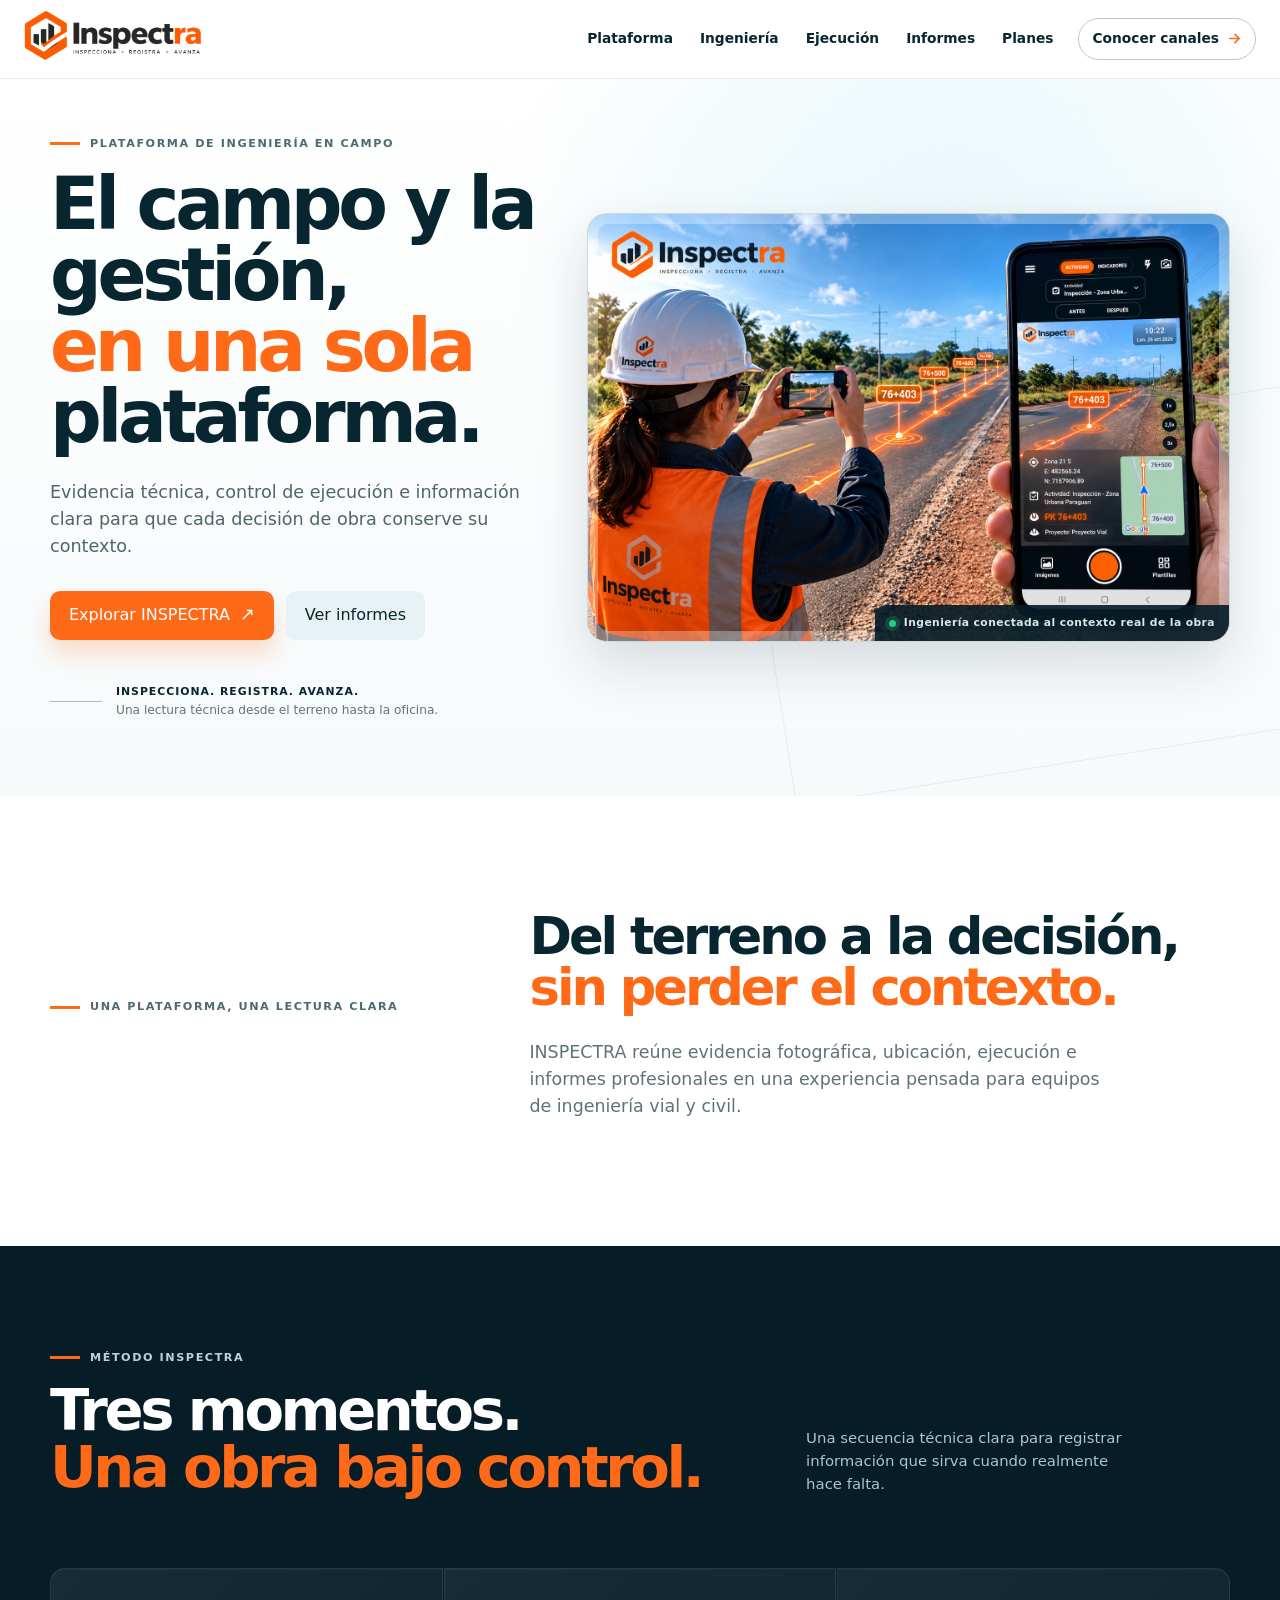
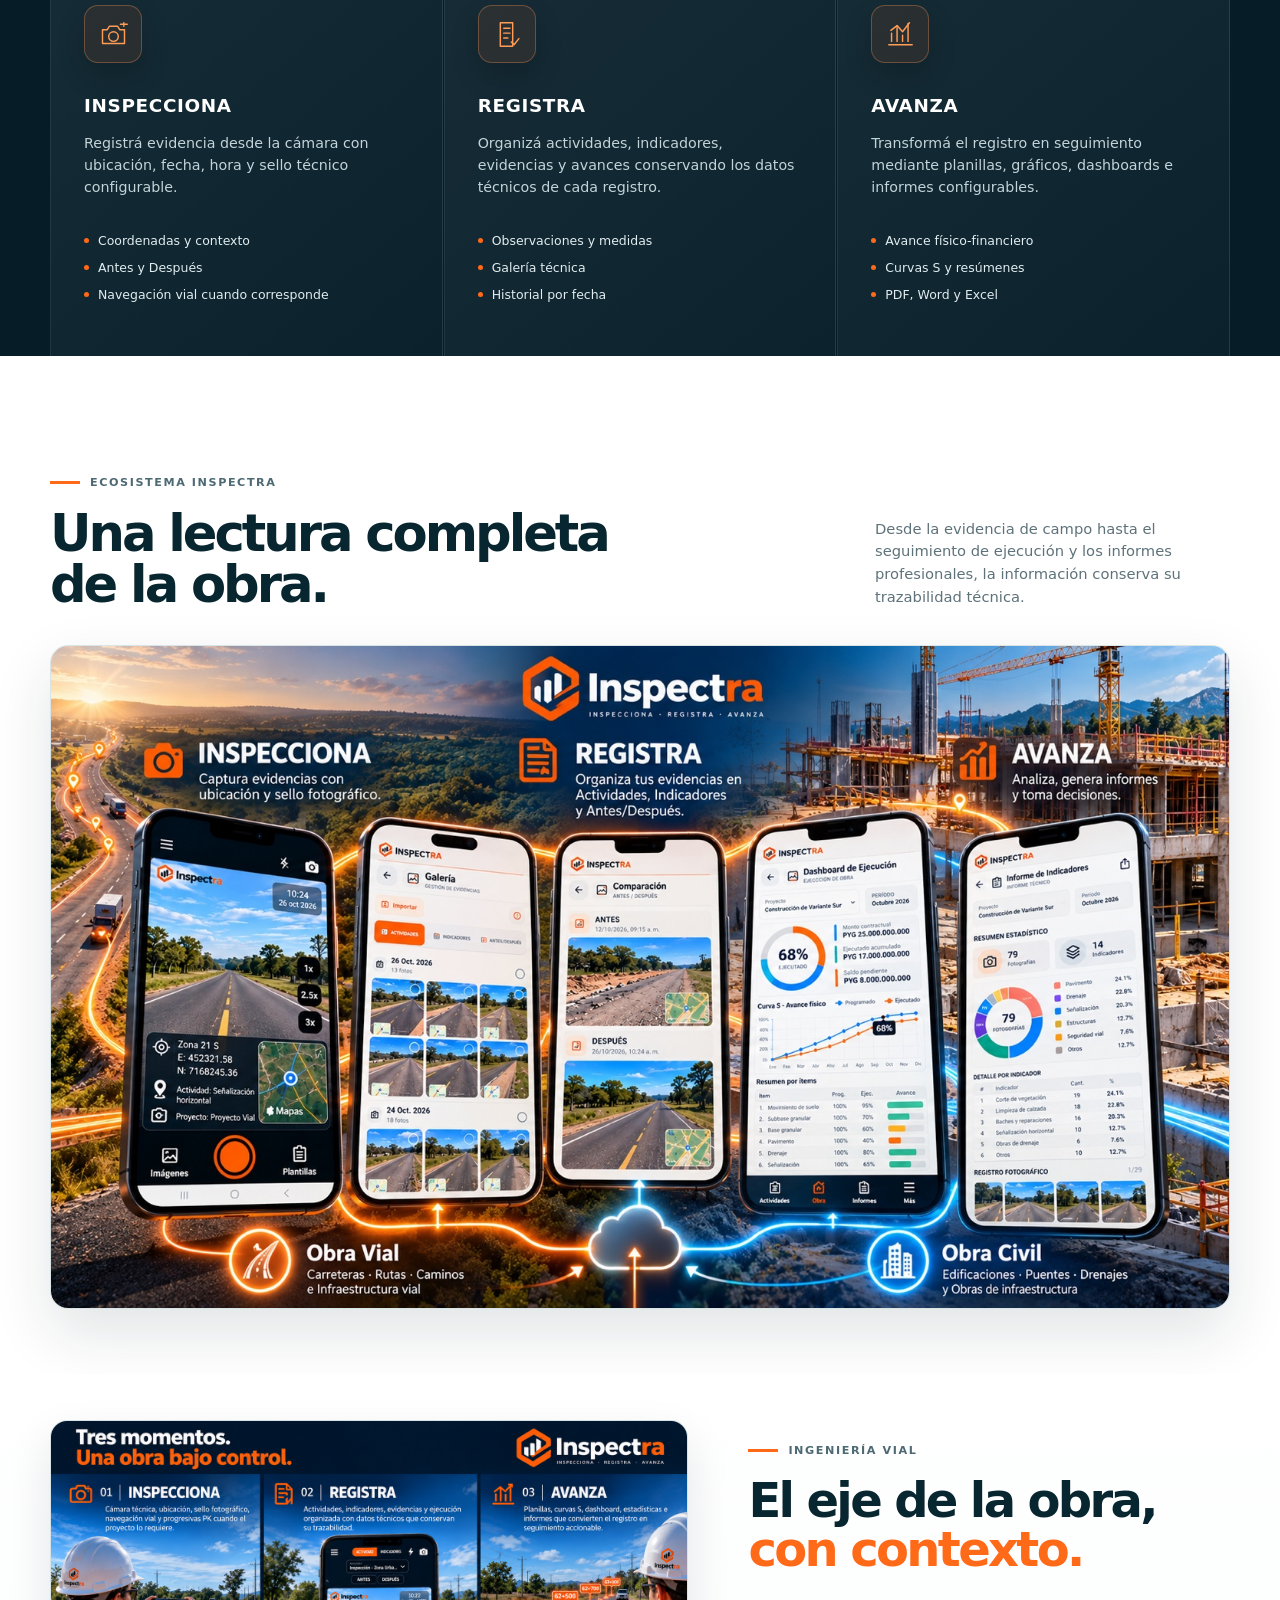
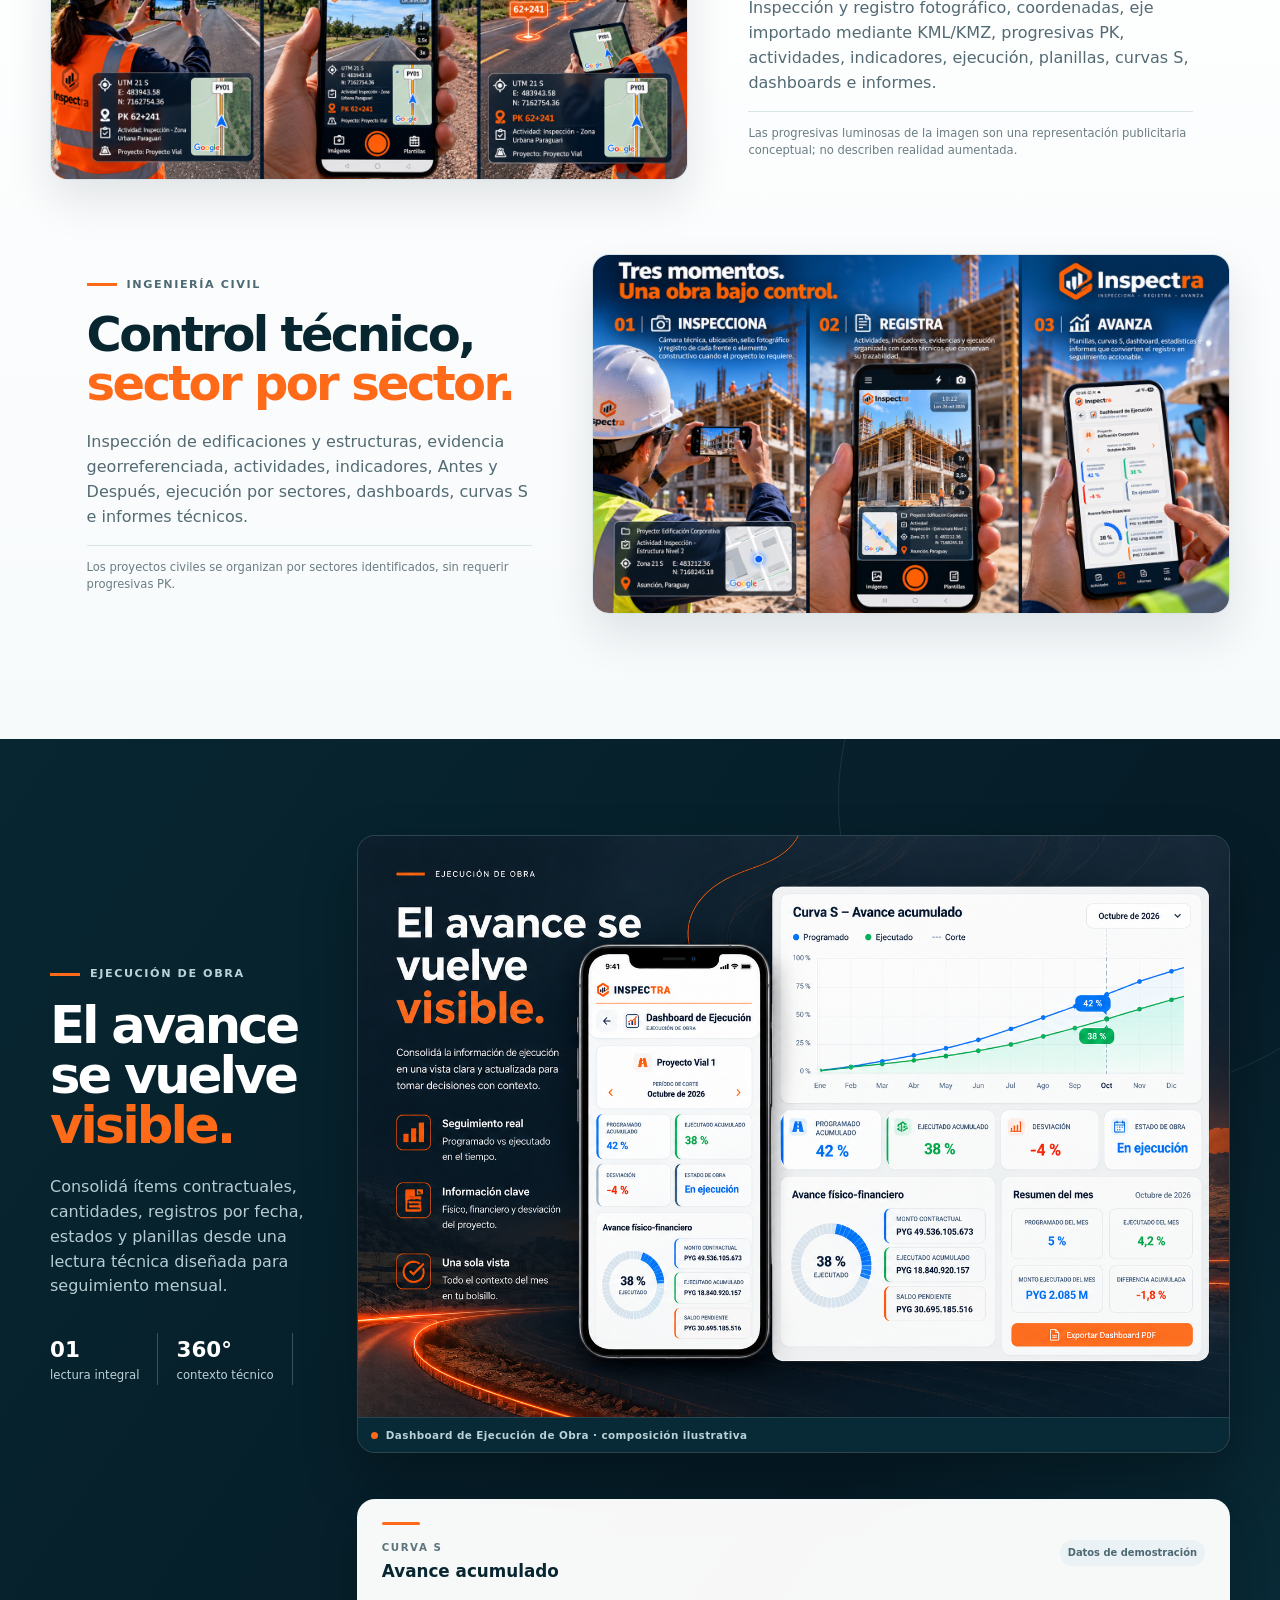
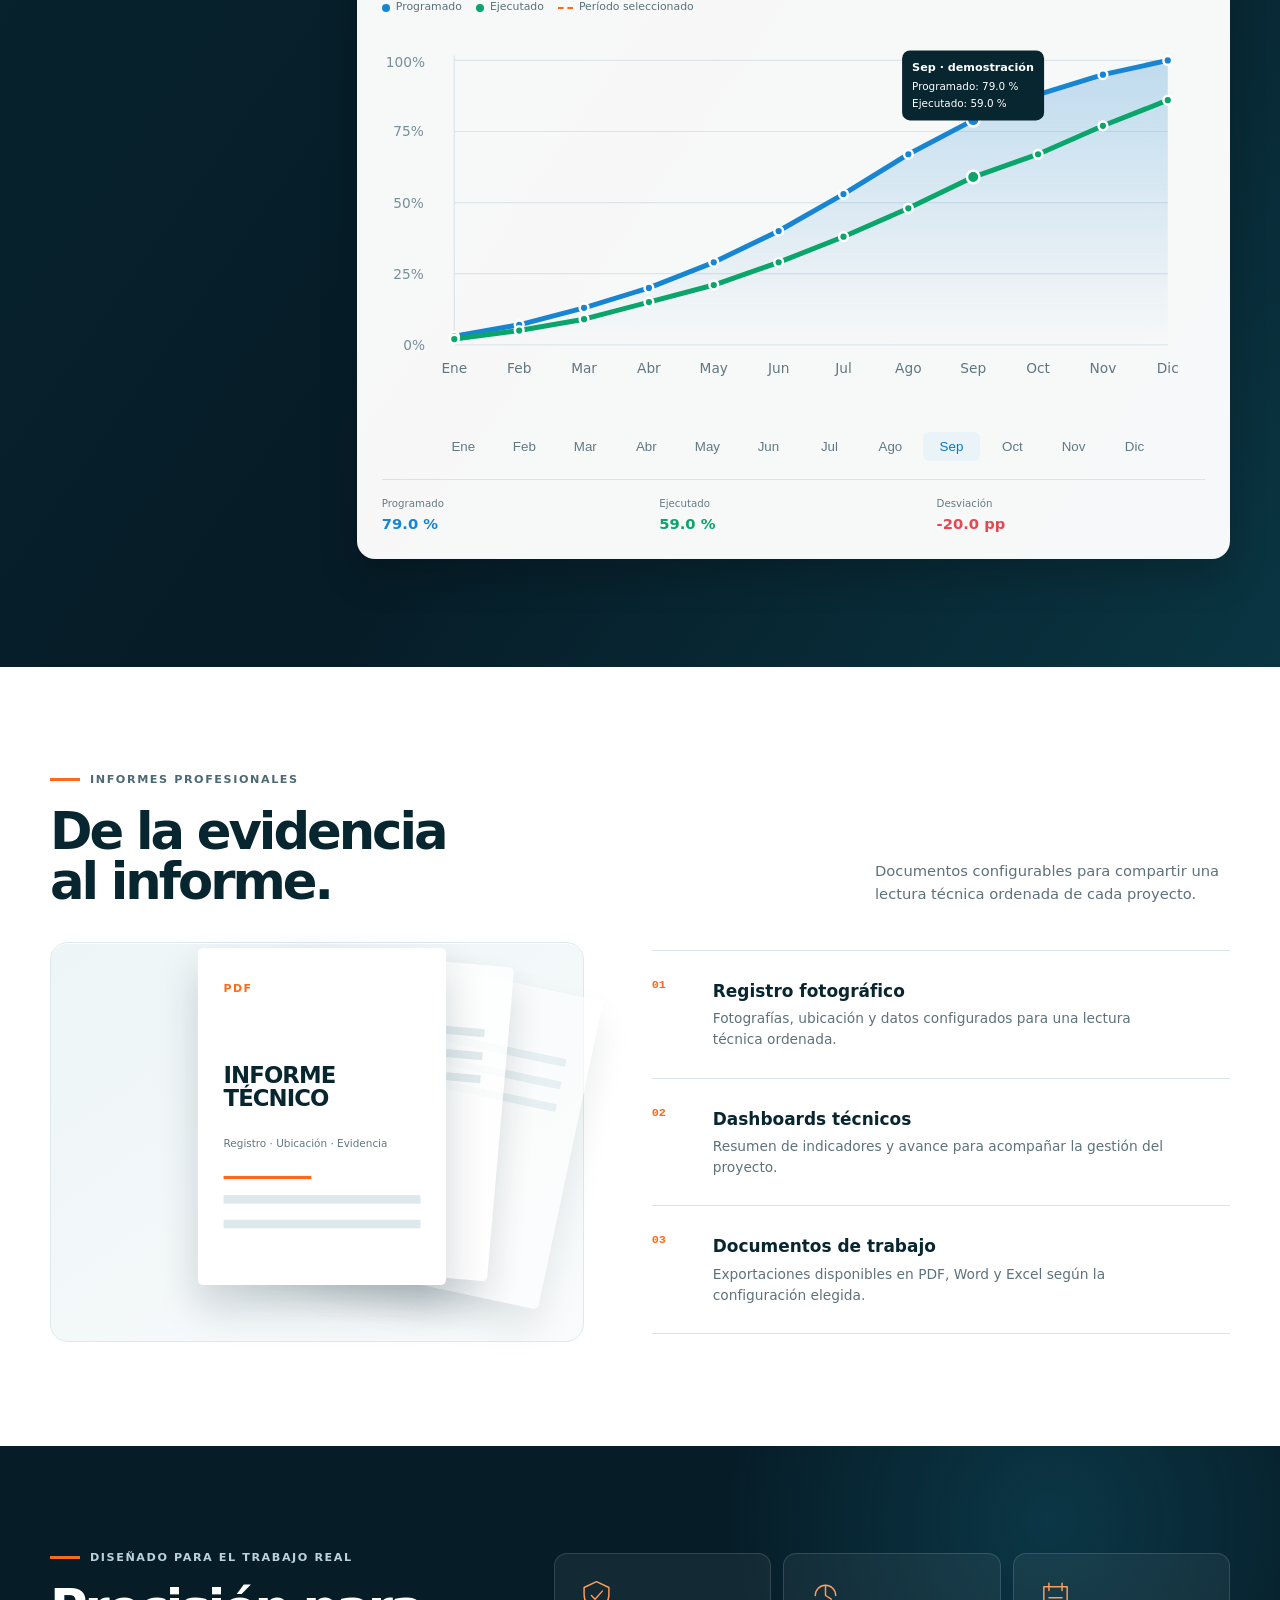
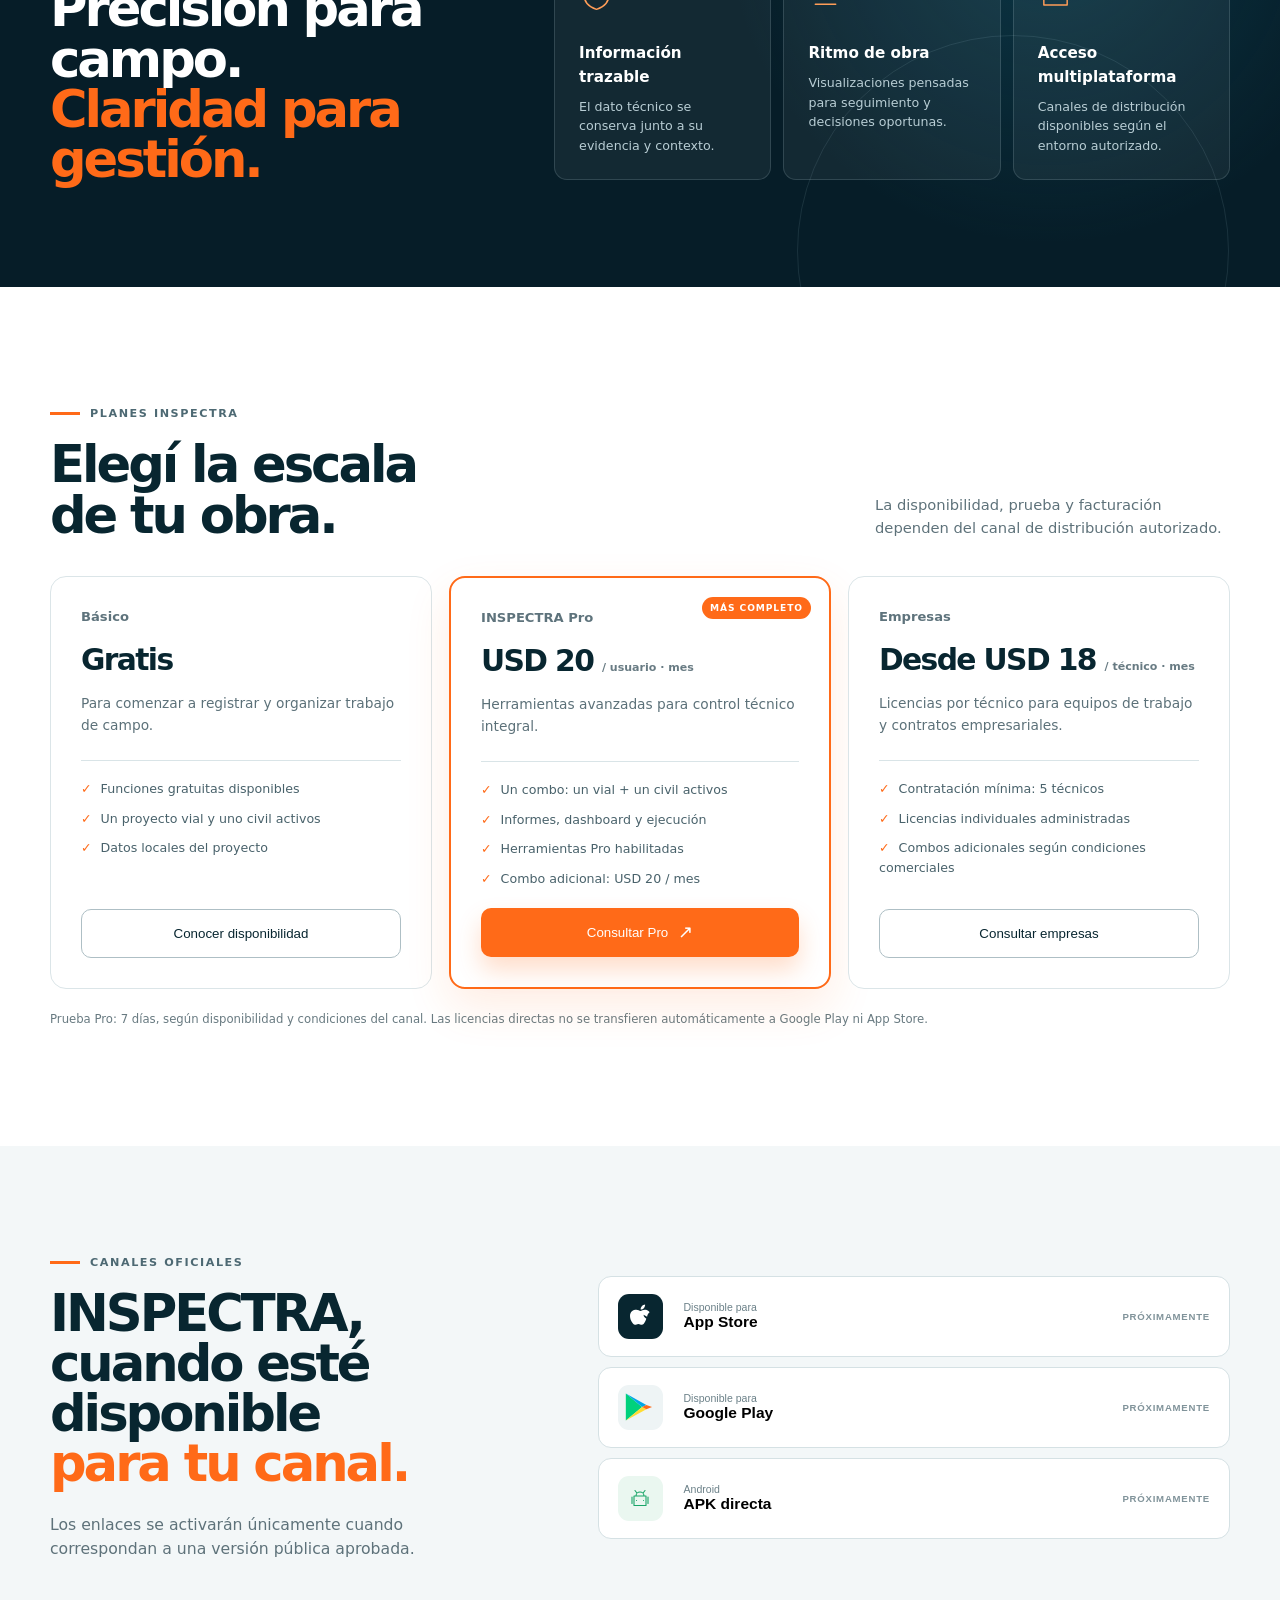
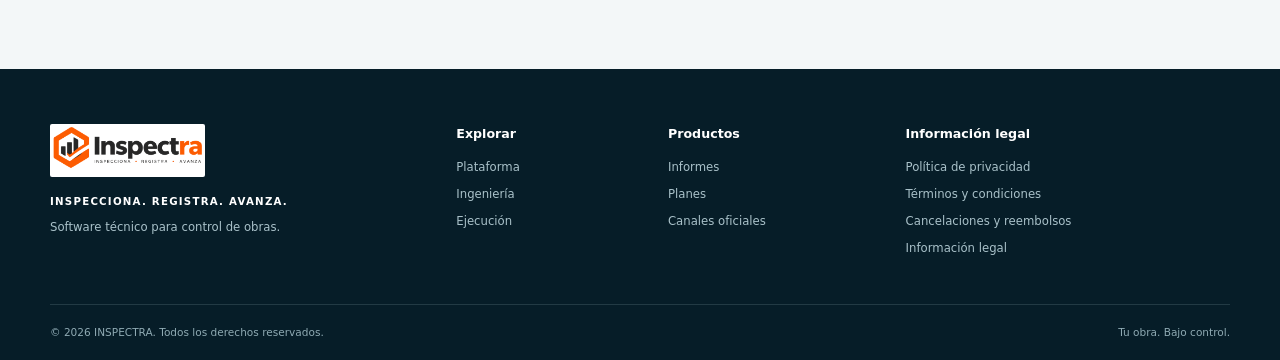
==== site/index.html @ 12c2682b "Publish approved INSPECTRA premium website" ====
<!doctype html>
<html lang="es">
  <head>
    <meta charset="utf-8" />
    <meta name="viewport" content="width=device-width, initial-scale=1" />
    <meta name="description" content="INSPECTRA: evidencia técnica, control de ejecución e informes profesionales para obras viales y civiles." />
    <meta name="theme-color" content="#082630" />
    <title>INSPECTRA · Ingeniería bajo control</title>
    <link rel="stylesheet" href="styles.css" />
    <link rel="stylesheet" href="refinement.css" />
  </head>
  <body>
    <a class="skip-link" href="#contenido">Saltar al contenido</a>
    <header class="site-header" id="inicio">
      <div class="nav-shell">
        <a class="brand" href="#inicio" aria-label="INSPECTRA, inicio"><img src="assets/inspectra-logo-horizontal.png" width="2083" height="659" alt="INSPECTRA" /></a>
        <button class="nav-toggle" type="button" aria-expanded="false" aria-controls="site-nav"><span></span><span></span><span></span><span class="sr-only">Abrir menú</span></button>
        <nav id="site-nav" aria-label="Navegación principal"><a href="#plataforma">Plataforma</a><a href="#ingenieria">Ingeniería</a><a href="#ejecucion">Ejecución</a><a href="#informes">Informes</a><a href="#planes">Planes</a></nav>
        <a class="header-cta" href="#descargas">Conocer canales <svg viewBox="0 0 16 16" aria-hidden="true"><path d="M3 8h9M8.5 3.5 13 8l-4.5 4.5" /></svg></a>
      </div>
    </header>
    <main id="contenido">
      <section class="hero"><div class="hero-grid shell"><div class="hero-copy reveal"><p class="eyebrow"><span></span> Plataforma de ingeniería en campo</p><h1>El campo y la gestión,<br /><em>en una sola</em> plataforma.</h1><p class="hero-lead">Evidencia técnica, control de ejecución e información clara para que cada decisión de obra conserve su contexto.</p><div class="hero-actions"><a class="button button-primary" href="#plataforma">Explorar INSPECTRA <span>↗</span></a><a class="button button-secondary" href="#informes">Ver informes</a></div><div class="hero-proof"><span class="proof-line"></span><p><strong>INSPECCIONA. REGISTRA. AVANZA.</strong><br />Una lectura técnica desde el terreno hasta la oficina.</p></div></div><figure class="hero-media reveal"><img src="assets/inspectra-portada.jpg" width="1536" height="1024" fetchpriority="high" alt="Presentación oficial de INSPECTRA para inspección y control técnico de obras" /><figcaption><span class="pulse" aria-hidden="true"></span> Ingeniería conectada al contexto real de la obra</figcaption></figure></div></section>
      <section class="intro shell reveal"><p class="eyebrow"><span></span> Una plataforma, una lectura clara</p><div><h2>Del terreno a la decisión,<br /><em>sin perder el contexto.</em></h2><p>INSPECTRA reúne evidencia fotográfica, ubicación, ejecución e informes profesionales en una experiencia pensada para equipos de ingeniería vial y civil.</p></div></section>
      <section class="workflow" id="plataforma" aria-labelledby="workflow-title"><div class="shell workflow-head reveal"><p class="eyebrow eyebrow-light"><span></span> Método INSPECTRA</p><h2 id="workflow-title">Tres momentos.<br /><em>Una obra bajo control.</em></h2><p>Una secuencia técnica clara para registrar información que sirva cuando realmente hace falta.</p></div><div class="shell workflow-grid"><article class="workflow-card reveal"><div class="workflow-icon" aria-hidden="true"><svg viewBox="0 0 48 48"><path d="M8 17h7l3-5h12l3 5h7v20H8zM24 34a7 7 0 1 0 0-14 7 7 0 0 0 0 14Z"/><path d="M39 12v-5M34 9h10"/></svg></div><h3>INSPECCIONA</h3><p>Registrá evidencia desde la cámara con ubicación, fecha, hora y sello técnico configurable.</p><ul><li>Coordenadas y contexto</li><li>Antes y Después</li><li>Navegación vial cuando corresponde</li></ul></article><article class="workflow-card reveal"><div class="workflow-icon" aria-hidden="true"><svg viewBox="0 0 48 48"><path d="M15 7h18v34H15zM20 15h9M20 22h9M20 29h6"/><path d="m31 35 4 4 7-9"/></svg></div><h3>REGISTRA</h3><p>Organizá actividades, indicadores, evidencias y avances conservando los datos técnicos de cada registro.</p><ul><li>Observaciones y medidas</li><li>Galería técnica</li><li>Historial por fecha</li></ul></article><article class="workflow-card reveal"><div class="workflow-icon" aria-hidden="true"><svg viewBox="0 0 48 48"><path d="M7 39h34M11 34V22M19 34V14M27 34V25M35 34V8"/><path d="m10 18 9-7 8 9 10-13"/></svg></div><h3>AVANZA</h3><p>Transformá el registro en seguimiento mediante planillas, gráficos, dashboards e informes configurables.</p><ul><li>Avance físico-financiero</li><li>Curvas S y resúmenes</li><li>PDF, Word y Excel</li></ul></article></div></section>
      <section class="ecosystem shell" id="ingenieria" aria-labelledby="ecosystem-title"><div class="section-heading reveal"><div><p class="eyebrow"><span></span> Ecosistema INSPECTRA</p><h2 id="ecosystem-title">Una lectura completa<br />de la obra.</h2></div><p>Desde la evidencia de campo hasta el seguimiento de ejecución y los informes profesionales, la información conserva su trazabilidad técnica.</p></div><figure class="ecosystem-visual reveal"><img src="assets/inspectra-general.jpg" width="1536" height="864" loading="lazy" alt="Presentación oficial del ecosistema INSPECTRA: cámara, galería, Antes y Después, dashboard e informes" /></figure></section>
      <section class="engineering" aria-label="Soluciones de ingeniería vial y civil"><div class="shell engineering-grid"><article class="engineering-card reveal"><figure><img src="assets/inspectra-vial.jpg" width="1536" height="864" loading="lazy" alt="Presentación oficial de INSPECTRA para obras viales" /></figure><div class="engineering-copy"><p class="eyebrow"><span></span> Ingeniería vial</p><h2>El eje de la obra,<br /><em>con contexto.</em></h2><p>Inspección y registro fotográfico, coordenadas, eje importado mediante KML/KMZ, progresivas PK, actividades, indicadores, ejecución, planillas, curvas S, dashboards e informes.</p><small>Las progresivas luminosas de la imagen son una representación publicitaria conceptual; no describen realidad aumentada.</small></div></article><article class="engineering-card civil reveal"><figure><img src="assets/inspectra-civil.jpg" width="1536" height="864" loading="lazy" alt="Presentación oficial de INSPECTRA para obras civiles" /></figure><div class="engineering-copy"><p class="eyebrow"><span></span> Ingeniería civil</p><h2>Control técnico,<br /><em>sector por sector.</em></h2><p>Inspección de edificaciones y estructuras, evidencia georreferenciada, actividades, indicadores, Antes y Después, ejecución por sectores, dashboards, curvas S e informes técnicos.</p><small>Los proyectos civiles se organizan por sectores identificados, sin requerir progresivas PK.</small></div></article></div></section>
      <section class="execution-band" id="ejecucion"><div class="shell execution-layout"><div class="execution-copy reveal"><p class="eyebrow eyebrow-light"><span></span> Ejecución de obra</p><h2>El avance se vuelve<br /><em>visible.</em></h2><p>Consolidá ítems contractuales, cantidades, registros por fecha, estados y planillas desde una lectura técnica diseñada para seguimiento mensual.</p><div class="execution-stats"><span><strong>01</strong> lectura integral</span><span><strong>360°</strong> contexto técnico</span></div></div><figure class="execution-dashboard reveal"><img src="assets/inspectra-ejecucion.png" width="1536" height="1024" loading="lazy" alt="Presentación ilustrativa oficial del Dashboard de Ejecución de Obra de INSPECTRA" /><figcaption>Dashboard de Ejecución de Obra · composición ilustrativa</figcaption></figure><div class="s-curve-panel reveal" aria-label="Demostración interactiva de curva S"><div class="curve-toolbar"><div><span class="chart-kicker">CURVA S</span><strong>Avance acumulado</strong></div><span class="demo-badge">Datos de demostración</span></div><div class="curve-legend"><span><i class="legend-program"></i> Programado</span><span><i class="legend-executed"></i> Ejecutado</span><span><i class="legend-cut"></i> Período seleccionado</span></div><div class="curve-wrap"><svg id="s-curve" viewBox="0 0 660 330" role="img" aria-label="Curva S demostrativa: avance programado y ejecutado"><defs><linearGradient id="curve-area" x1="0" x2="0" y1="0" y2="1"><stop stop-color="#1885d2" stop-opacity=".25"/><stop offset="1" stop-color="#1885d2" stop-opacity="0"/></linearGradient></defs><g class="curve-grid"><path d="M58 34H630M58 91H630M58 148H630M58 205H630M58 262H630M58 262V30"/></g><g class="curve-y-labels"><text x="17" y="266">0%</text><text x="9" y="209">25%</text><text x="9" y="152">50%</text><text x="9" y="95">75%</text><text x="3" y="39">100%</text></g><path id="curve-area-path" fill="url(#curve-area)"/><path id="curve-cut-line" class="curve-cut-line"/><path id="curve-planned" class="curve-line planned"/><path id="curve-executed" class="curve-line executed"/><g id="curve-points"></g><g id="curve-labels"></g></svg><div class="curve-tooltip" id="curve-tooltip" aria-live="polite"></div></div><div class="curve-months" id="curve-months" aria-label="Seleccionar mes de la demostración"></div><div class="curve-summary"><div><span>Programado</span><strong id="planned-value">—</strong></div><div><span>Ejecutado</span><strong id="executed-value">—</strong></div><div><span>Desviación</span><strong id="variance-value">—</strong></div></div></div></div></section>
      <section class="reports-section shell" id="informes"><div class="section-heading reveal"><div><p class="eyebrow"><span></span> Informes profesionales</p><h2>De la evidencia<br />al informe.</h2></div><p>Documentos configurables para compartir una lectura técnica ordenada de cada proyecto.</p></div><div class="reports-layout"><div class="document-stage reveal" aria-label="Representación ilustrativa de informes técnicos"><div class="document back"><span>EXCEL</span><i></i><i></i><i></i></div><div class="document middle"><span>WORD</span><i></i><i></i><i></i></div><div class="document front"><span>PDF</span><b>INFORME<br />TÉCNICO</b><small>Registro · Ubicación · Evidencia</small><em></em><i></i><i></i></div></div><div class="report-features reveal"><article><span class="feature-mark">01</span><div><h3>Registro fotográfico</h3><p>Fotografías, ubicación y datos configurados para una lectura técnica ordenada.</p></div></article><article><span class="feature-mark">02</span><div><h3>Dashboards técnicos</h3><p>Resumen de indicadores y avance para acompañar la gestión del proyecto.</p></div></article><article><span class="feature-mark">03</span><div><h3>Documentos de trabajo</h3><p>Exportaciones disponibles en PDF, Word y Excel según la configuración elegida.</p></div></article></div></div></section>
      <section class="value-band"><div class="shell value-grid"><div class="value-intro reveal"><p class="eyebrow eyebrow-light"><span></span> Diseñado para el trabajo real</p><h2>Precisión para campo.<br /><em>Claridad para gestión.</em></h2></div><div class="value-cards reveal"><article><svg viewBox="0 0 48 48" aria-hidden="true"><path d="M24 5 7 13v10c0 10 7 17 17 20 10-3 17-10 17-20V13z"/><path d="m17 24 5 5 10-11"/></svg><h3>Información trazable</h3><p>El dato técnico se conserva junto a su evidencia y contexto.</p></article><article><svg viewBox="0 0 48 48" aria-hidden="true"><path d="M10 24a14 14 0 0 1 28 0"/><path d="M24 10v14l8 5M10 36h28"/></svg><h3>Ritmo de obra</h3><p>Visualizaciones pensadas para seguimiento y decisiones oportunas.</p></article><article><svg viewBox="0 0 48 48" aria-hidden="true"><path d="M8 12h32v25H8zM15 7v10M33 7v10M15 27h18"/></svg><h3>Acceso multiplataforma</h3><p>Canales de distribución disponibles según el entorno autorizado.</p></article></div></div></section>
<section class="plans shell" id="planes" aria-labelledby="plans-title"><div class="section-heading reveal"><div><p class="eyebrow"><span></span> Planes INSPECTRA</p><h2 id="plans-title">Elegí la escala<br />de tu obra.</h2></div><p>La disponibilidad, prueba y facturación dependen del canal de distribución autorizado.</p></div><div class="plan-grid"><article class="plan-card reveal"><p class="plan-name">Básico</p><h3>Gratis</h3><p>Para comenzar a registrar y organizar trabajo de campo.</p><ul><li>Funciones gratuitas disponibles</li><li>Un proyecto vial y uno civil activos</li><li>Datos locales del proyecto</li></ul><button type="button" class="button button-outline" data-notice="La contratación aún no está habilitada en la web.">Conocer disponibilidad</button></article><article class="plan-card pro reveal"><span class="plan-tag">MÁS COMPLETO</span><p class="plan-name">INSPECTRA Pro</p><h3>USD 20 <small>/ usuario · mes</small></h3><p>Herramientas avanzadas para control técnico integral.</p><ul><li>Un combo: un vial + un civil activos</li><li>Informes, dashboard y ejecución</li><li>Herramientas Pro habilitadas</li><li>Combo adicional: USD 20 / mes</li></ul><button type="button" class="button button-primary" data-notice="Las órdenes de suscripción se habilitan únicamente por canales autorizados.">Consultar Pro <span>↗</span></button></article><article class="plan-card reveal"><p class="plan-name">Empresas</p><h3>Desde USD 18 <small>/ técnico · mes</small></h3><p>Licencias por técnico para equipos de trabajo y contratos empresariales.</p><ul><li>Contratación mínima: 5 técnicos</li><li>Licencias individuales administradas</li><li>Combos adicionales según condiciones comerciales</li></ul><button type="button" class="button button-outline" data-notice="La atención empresarial se habilitará por canales autorizados.">Consultar empresas</button></article></div><p class="plan-footnote">Prueba Pro: 7 días, según disponibilidad y condiciones del canal. Las licencias directas no se transfieren automáticamente a Google Play ni App Store.</p></section>
      <section class="downloads" id="descargas"><div class="shell downloads-grid"><div class="downloads-copy reveal"><p class="eyebrow"><span></span> Canales oficiales</p><h2>INSPECTRA,<br />cuando esté disponible<br /><em>para tu canal.</em></h2><p>Los enlaces se activarán únicamente cuando correspondan a una versión pública aprobada.</p></div><div class="download-list reveal"><button type="button" class="store-button" data-notice="El enlace oficial de App Store aún no fue proporcionado."><span class="store-logo apple-logo" aria-hidden="true"><svg viewBox="0 0 24 28"><path d="M19.1 14.8c0-3 2.5-4.5 2.6-4.6-1.4-2.1-3.7-2.4-4.5-2.4-1.9-.2-3.7 1.1-4.7 1.1-1 0-2.5-1.1-4.1-1.1C5.1 7.8 2 9.7 2 13.9c0 2.1.8 4.3 1.7 5.8.8 1.5 1.9 3.1 3.3 3.1 1.3-.1 1.8-.9 3.4-.9 1.6 0 2 .9 3.4.9 1.4 0 2.3-1.4 3.1-2.8 1-1.7 1.4-3.4 1.4-3.5-.1 0-2.7-1-2.7-3.7ZM16 5.9c.7-.9 1.2-2.2 1.1-3.4-1.1 0-2.5.8-3.3 1.7-.7.8-1.3 2.1-1.2 3.3 1.2.1 2.5-.6 3.4-1.6Z"/></svg></span><span><small>Disponible para</small><strong>App Store</strong></span><b>Próximamente</b></button><button type="button" class="store-button" data-notice="El enlace oficial de Google Play aún no fue proporcionado."><span class="store-logo play-logo" aria-hidden="true"><svg viewBox="0 0 48 48"><path fill="#00d17c" d="m4 5 23 19L4 43z"/><path fill="#00a7e7" d="m4 5 29 16-6 3z"/><path fill="#ffdc32" d="m4 43 29-16-6-3z"/><path fill="#ff6a18" d="m33 21 8 3-8 3-6-3z"/></svg></span><span><small>Disponible para</small><strong>Google Play</strong></span><b>Próximamente</b></button><button type="button" class="store-button direct" data-notice="La descarga directa se habilitará tras la aprobación comercial."><span class="store-logo android-logo" aria-hidden="true"><svg viewBox="0 0 48 48"><path d="M12 20h24v19H12zM16 20a8 8 0 0 1 16 0M17 13l-3-4M31 13l3-4M17 29h.1M31 29h.1M8 22v13M40 22v13"/></svg></span><span><small>Android</small><strong>APK directa</strong></span><b>Próximamente</b></button></div></div></section>
    </main>
<footer class="site-footer"><div class="shell footer-grid"><div class="footer-brand"><img src="assets/inspectra-logo-horizontal.png" width="2083" height="659" alt="INSPECTRA" /><p>INSPECCIONA. REGISTRA. AVANZA.</p><span>Software técnico para control de obras.</span></div><div><strong>Explorar</strong><a href="#plataforma">Plataforma</a><a href="#ingenieria">Ingeniería</a><a href="#ejecucion">Ejecución</a></div><div><strong>Productos</strong><a href="#informes">Informes</a><a href="#planes">Planes</a><a href="#descargas">Canales oficiales</a></div><div class="footer-legal"><strong>Información legal</strong><a href="privacidad.html">Política de privacidad</a><a href="terminos.html">Términos y condiciones</a><a href="reembolsos.html">Cancelaciones y reembolsos</a><a href="informacion-legal.html">Información legal</a></div></div><div class="shell footer-bottom"><span>© 2026 INSPECTRA. Todos los derechos reservados.</span><span>Tu obra. Bajo control.</span></div></footer>
    <div class="toast" role="status" aria-live="polite"></div><script src="app.js"></script>
  </body>
</html>
---- site/styles.css ----
:root{--ink:#082630;--ink-2:#123e4d;--night:#061d28;--orange:#ff6a18;--orange-light:#ff9d58;--blue:#1885d2;--green:#0aa56b;--red:#e84752;--paper:#fff;--mist:#f3f7f8;--line:#d9e4e7;--muted:#5e727a;--radius:18px;--shadow:0 24px 60px rgba(5,31,42,.12)}*{box-sizing:border-box}html{scroll-behavior:smooth}body{margin:0;background:var(--paper);color:var(--ink);font:400 16px/1.55 Inter,ui-sans-serif,system-ui,-apple-system,BlinkMacSystemFont,"Segoe UI",sans-serif}.shell{width:min(1180px,calc(100% - 48px));margin-inline:auto}.sr-only{position:absolute;width:1px;height:1px;padding:0;margin:-1px;overflow:hidden;clip:rect(0,0,0,0);white-space:nowrap;border:0}.skip-link{position:fixed;z-index:99;left:16px;top:-60px;padding:10px 14px;border-radius:8px;background:var(--orange);color:#fff;text-decoration:none;transition:top .2s}.skip-link:focus{top:16px}a:focus-visible,button:focus-visible{outline:3px solid #4da7e8;outline-offset:3px}.site-header{position:sticky;top:0;z-index:20;border-bottom:1px solid rgba(7,40,50,.09);background:rgba(255,255,255,.94);backdrop-filter:blur(16px)}.nav-shell{width:min(1320px,calc(100% - 48px));height:78px;margin:auto;display:flex;align-items:center;gap:25px}.brand img{display:block;width:177px;height:auto}.site-header nav{display:flex;align-items:center;gap:27px;margin-left:auto}.site-header a{color:var(--ink);font-size:.86rem;font-weight:720;text-decoration:none}.site-header nav a{position:relative}.site-header nav a:after{position:absolute;bottom:-8px;left:0;width:100%;height:2px;background:var(--orange);content:"";transform:scaleX(0);transform-origin:left;transition:transform .2s}.site-header nav a:hover:after,.site-header nav a:focus-visible:after{transform:scaleX(1)}.header-cta{display:flex;align-items:center;gap:8px;padding:9px 13px;border:1px solid #b7c9ce;border-radius:99px}.header-cta svg{width:15px;fill:none;stroke:var(--orange);stroke-width:1.8;stroke-linecap:round;stroke-linejoin:round}.nav-toggle{display:none}.hero{position:relative;overflow:hidden;background:radial-gradient(circle at 74% 23%,#ecf8fb 0,rgba(236,248,251,.75) 17%,transparent 40%),linear-gradient(180deg,#fff 0%,#f6fafb 100%)}.hero:after{position:absolute;z-index:0;right:-8%;bottom:5%;width:48%;height:47%;border:1px solid rgba(27,117,148,.09);border-radius:52% 0 0;content:"";transform:rotate(-9deg)}.hero-grid{position:relative;z-index:1;display:grid;grid-template-columns:minmax(0,.86fr) minmax(0,1.14fr);align-items:center;gap:58px;padding:66px 0 87px}.eyebrow{display:flex;align-items:center;gap:10px;margin:0 0 17px;color:#4d6973;font-size:.7rem;font-weight:850;letter-spacing:.14em;text-transform:uppercase}.eyebrow span{width:30px;height:3px;background:var(--orange)}.eyebrow-light{color:#bcd2d9}.hero h1,.intro h2,.workflow h2,.section-heading h2,.execution-copy h2,.value-intro h2,.downloads h2{margin:0;letter-spacing:-.059em;line-height:.98}.hero h1{max-width:650px;font-size:clamp(3.25rem,5.65vw,6.15rem);font-weight:850}.hero h1 em,.intro h2 em,.workflow h2 em,.engineering-copy em,.execution-copy em,.value-intro em,.downloads h2 em{color:var(--orange);font-style:normal}.hero-lead{max-width:530px;margin:26px 0 30px;color:#50656e;font-size:1.1rem}.hero-actions{display:flex;flex-wrap:wrap;gap:12px}.button{min-height:49px;padding:0 19px;border:0;border-radius:10px;cursor:pointer;font:700 .88rem inherit;text-decoration:none;transition:transform .18s,box-shadow .18s}.button:hover{transform:translateY(-2px)}.button-primary{display:inline-flex;align-items:center;justify-content:center;gap:10px;background:var(--orange);box-shadow:0 13px 24px rgba(255,106,24,.23);color:#fff}.button-primary span{font-size:1.1rem}.button-secondary{display:inline-flex;align-items:center;justify-content:center;background:#e8f1f4;color:var(--ink)}.button-outline{width:100%;border:1px solid #aebfc5;background:#fff;color:var(--ink)}.hero-proof{display:flex;align-items:center;gap:14px;margin-top:56px}.proof-line{width:52px;height:1px;background:#a9bdc4}.hero-proof p{margin:0;color:#5e737c;font-size:.76rem;line-height:1.6}.hero-proof strong{color:var(--ink);font-size:.68rem;letter-spacing:.09em}.hero-media{position:relative;min-height:0;margin:0;overflow:hidden;border:1px solid rgba(9,49,61,.12);border-radius:20px;background:#e8f1f3;box-shadow:var(--shadow)}.hero-media:before{position:absolute;z-index:1;inset:0;border:10px solid rgba(255,255,255,.3);border-radius:20px;content:"";pointer-events:none}.hero-media img{display:block;width:100%;height:auto;aspect-ratio:3/2;object-fit:cover}.hero-media figcaption{position:absolute;z-index:2;right:0;bottom:0;display:flex;align-items:center;gap:8px;padding:10px 14px;border-radius:11px 0 0 0;background:rgba(6,29,40,.91);color:#d6e8ec;font-size:.67rem;font-weight:700;letter-spacing:.04em}.pulse{width:7px;height:7px;border-radius:50%;background:#24cd85;box-shadow:0 0 0 4px rgba(36,205,133,.2)}.intro{display:grid;grid-template-columns:.74fr 1.26fr;gap:68px;padding:115px 0 126px}.intro h2,.section-heading h2{font-size:clamp(2.5rem,4vw,4.25rem)}.intro p:last-child{max-width:585px;margin:27px 0 0;color:var(--muted);font-size:1.09rem}.workflow{padding:103px 0 0;background:var(--night);color:#fff}.workflow-head{display:grid;grid-template-columns:1.1fr .7fr;column-gap:90px}.workflow-head .eyebrow{grid-column:1}.workflow h2{grid-column:1;font-size:clamp(2.8rem,4.5vw,4.85rem)}.workflow-head>p:last-child{grid-column:2;grid-row:2;align-self:end;max-width:340px;margin:0;color:#acc6ce;font-size:.93rem}.workflow-grid{display:grid;grid-template-columns:repeat(3,1fr);gap:1px;margin-top:72px}.workflow-card{position:relative;min-height:388px;padding:36px 33px 39px;background:linear-gradient(140deg,rgba(255,255,255,.065),rgba(255,255,255,.025));border-top:1px solid rgba(210,236,241,.1);transition:background .2s,transform .2s}.workflow-card:hover{background:rgba(255,255,255,.085);transform:translateY(-4px)}.workflow-icon{display:grid;width:58px;height:58px;place-items:center;border:1px solid rgba(255,150,91,.32);border-radius:14px;background:rgba(255,106,24,.09)}.workflow-icon svg{width:33px;height:33px;fill:none;stroke:var(--orange-light);stroke-linecap:round;stroke-linejoin:round;stroke-width:2.1}.workflow-card h3{margin:29px 0 11px;font-size:1.15rem;letter-spacing:.02em}.workflow-card p{min-height:74px;margin:0;color:#b5cbd2;font-size:.89rem}.workflow-card ul{display:grid;gap:8px;margin:25px 0 0;padding:0;list-style:none;color:#e1edf0;font-size:.78rem}.workflow-card li:before{display:inline-block;width:5px;height:5px;margin:0 9px 2px 0;border-radius:50%;background:var(--orange);content:""}.ecosystem{padding:118px 0 65px}.section-heading{display:flex;align-items:end;justify-content:space-between;gap:45px;margin-bottom:36px}.section-heading>p{max-width:355px;margin:0;color:var(--muted);font-size:.92rem}.ecosystem-visual{margin:0;overflow:hidden;border:1px solid #d9e4e6;border-radius:18px;background:#f7fafb;box-shadow:var(--shadow)}.ecosystem-visual img{display:block;width:100%;height:auto}.engineering{padding:46px 0 125px;background:linear-gradient(180deg,#fff,#f7fafb)}.engineering-grid{display:grid;gap:74px}.engineering-card{display:grid;grid-template-columns:minmax(0,1.14fr) minmax(280px,.86fr);align-items:center;gap:55px}.engineering-card.civil{grid-template-columns:minmax(280px,.86fr) minmax(0,1.14fr)}.engineering-card.civil figure{order:2}.engineering-card figure{margin:0;overflow:hidden;border:1px solid #d7e3e6;border-radius:17px;background:#eef4f5;box-shadow:0 17px 42px rgba(5,31,42,.1)}.engineering-card img{display:block;width:100%;height:auto}.engineering-copy h2{margin:0;font-size:clamp(2.3rem,3.75vw,4.1rem);letter-spacing:-.055em;line-height:1.01}.engineering-copy>p:not(.eyebrow){margin:23px 0 16px;color:#536a73;font-size:1rem}.engineering-copy small{display:block;padding-top:13px;border-top:1px solid var(--line);color:#6b7d83;font-size:.72rem;line-height:1.45}.execution-band{position:relative;overflow:hidden;padding:113px 0;background:linear-gradient(125deg,#072631,#061c27 58%,#0a3542);color:#fff}.execution-band:before{position:absolute;top:-230px;right:-140px;width:580px;height:580px;border:1px solid rgba(177,224,233,.1);border-radius:50%;content:""}.execution-layout{position:relative;display:grid;grid-template-columns:.75fr 1.25fr;align-items:center;gap:60px}.execution-copy h2,.value-intro h2,.downloads h2{font-size:clamp(2.55rem,4vw,4.2rem)}.execution-copy>p:not(.eyebrow){margin:25px 0;color:#b6cbd2;font-size:1rem}.execution-stats{display:flex;flex-wrap:wrap;gap:18px;margin-top:34px}.execution-stats span{padding-right:18px;border-right:1px solid rgba(219,239,244,.24);color:#bdd0d6;font-size:.73rem}.execution-stats strong{display:block;color:#fff;font-size:1.34rem}.s-curve-panel{padding:25px;border:1px solid rgba(214,240,245,.14);border-radius:18px;background:rgba(255,255,255,.97);box-shadow:0 24px 48px rgba(0,0,0,.22);color:var(--ink)}.curve-toolbar{display:flex;align-items:start;justify-content:space-between;gap:12px}.curve-toolbar>div{display:grid;gap:2px}.chart-kicker{color:#5e747d;font-size:.64rem;font-weight:850;letter-spacing:.15em}.curve-toolbar strong{font-size:1.05rem}.demo-badge{padding:5px 8px;border-radius:99px;background:#eaf2f5;color:#4e6974;font-size:.62rem;font-weight:750}.curve-legend{display:flex;flex-wrap:wrap;gap:14px;margin:15px 0 2px;color:#5b717a;font-size:.68rem}.curve-legend span{display:flex;align-items:center;gap:6px}.curve-legend i{display:inline-block;width:8px;height:8px;border-radius:50%}.legend-program{background:var(--blue)}.legend-executed{background:var(--green)}.legend-cut{width:15px!important;height:0!important;border-top:2px dashed var(--orange);border-radius:0!important}.curve-wrap{position:relative}.curve-wrap svg{display:block;width:100%;height:auto}.curve-grid{fill:none;stroke:#dce6e9;stroke-width:1}.curve-y-labels{fill:#769098;font-size:11px}.curve-line{fill:none;stroke-linecap:round;stroke-linejoin:round;stroke-width:4}.curve-line.planned{stroke:var(--blue)}.curve-line.executed{stroke:var(--green)}.curve-cut-line{stroke:var(--orange);stroke-width:1.5;stroke-dasharray:5 5}.curve-point{cursor:pointer;stroke:#fff;stroke-width:2}.planned-point{fill:var(--blue)}.executed-point{fill:var(--green)}.curve-x-label{fill:#607780;font-size:11px}.curve-tooltip{position:absolute;min-width:128px;padding:9px 10px;border-radius:8px;background:#082630;color:#fff;font-size:.65rem;line-height:1.55;opacity:0;pointer-events:none;transform:translate(-50%,-100%);transition:opacity .15s}.curve-tooltip.show{opacity:1}.curve-tooltip strong{display:block;margin-bottom:2px;font-size:.7rem}.curve-months{display:flex;justify-content:space-between;gap:4px;margin:2px 42px 0 53px}.curve-months button{flex:1;min-width:0;padding:7px 3px;border:0;border-radius:6px;background:transparent;color:#637982;cursor:pointer;font:700 .61rem inherit}.curve-months button:hover,.curve-months button:focus-visible,.curve-months button[aria-pressed="true"]{background:#eaf4f8;color:#0879c4}.curve-summary{display:grid;grid-template-columns:repeat(3,1fr);gap:9px;margin-top:18px;padding-top:16px;border-top:1px solid var(--line)}.curve-summary div{display:grid;gap:2px}.curve-summary span{color:#667c84;font-size:.64rem}.curve-summary strong{font-size:.92rem}.curve-summary div:nth-child(1) strong{color:var(--blue)}.curve-summary div:nth-child(2) strong{color:var(--green)}.curve-summary div:nth-child(3) strong{color:var(--red)}.reports-section{padding:120px 0}.reports-layout{display:grid;grid-template-columns:.8fr 1.2fr;align-items:center;gap:80px}.document-stage{position:relative;height:358px}.document{position:absolute;width:232px;height:315px;padding:24px;border-radius:5px;background:#fff;box-shadow:0 20px 40px rgba(5,31,42,.18);color:var(--ink)}.document span{color:var(--orange);font-size:.64rem;font-weight:850;letter-spacing:.13em}.document i{display:block;height:8px;margin-top:15px;background:#dce8eb}.document.back{top:31px;right:18px;opacity:.56;transform:rotate(12deg)}.document.middle{top:14px;right:90px;opacity:.82;transform:rotate(5deg)}.document.front{top:0;right:168px}.document.front b{display:block;margin:59px 0 17px;font-size:1.33rem;letter-spacing:-.04em;line-height:1.05}.document.front small{color:#617780;font-size:.61rem}.document.front em{display:block;width:82px;height:3px;margin:19px 0 11px;background:var(--orange)}.report-features{display:grid;gap:0;border-top:1px solid var(--line)}.report-features article{display:grid;grid-template-columns:44px 1fr;gap:17px;padding:23px 0;border-bottom:1px solid var(--line)}.feature-mark{color:var(--orange);font:800 .74rem ui-monospace,monospace}.report-features h3{margin:0 0 4px;font-size:1rem}.report-features p{max-width:470px;margin:0;color:var(--muted);font-size:.86rem}.value-band{position:relative;overflow:hidden;padding:103px 0;background:radial-gradient(circle at 82% 17%,rgba(22,102,126,.35),transparent 29%),var(--night);color:#fff}.value-band:after{position:absolute;right:4%;bottom:-180px;width:430px;height:430px;border:1px solid rgba(199,237,244,.1);border-radius:50%;content:""}.value-grid{position:relative;z-index:1;display:grid;grid-template-columns:.78fr 1.22fr;align-items:center;gap:72px}.value-cards{display:grid;grid-template-columns:repeat(3,1fr);gap:12px}.value-cards article{min-height:207px;padding:24px;border:1px solid rgba(212,239,244,.15);border-radius:13px;background:rgba(255,255,255,.055)}.value-cards svg{width:35px;height:35px;fill:none;stroke:var(--orange-light);stroke-linecap:round;stroke-linejoin:round;stroke-width:2}.value-cards h3{margin:22px 0 7px;font-size:.95rem}.value-cards p{margin:0;color:#b8cdd4;font-size:.79rem}.plans{padding:118px 0}.plan-grid{display:grid;grid-template-columns:repeat(3,1fr);gap:17px}.plan-card{position:relative;display:flex;min-height:405px;flex-direction:column;padding:30px;border:1px solid #dbe5e8;border-radius:16px;background:#fff}.plan-card.pro{border:2px solid var(--orange);box-shadow:0 18px 45px rgba(255,106,24,.12)}.plan-tag{position:absolute;top:19px;right:18px;padding:4px 8px;border-radius:99px;background:var(--orange);color:#fff;font-size:.57rem;font-weight:850;letter-spacing:.1em}.plan-name{margin:0;color:#5e737c;font-size:.82rem;font-weight:800}.plan-card h3{margin:10px 0;font-size:1.86rem;letter-spacing:-.055em}.plan-card h3 small{color:#687b83;font-size:.69rem;font-weight:700;letter-spacing:0}.plan-card>p:not(.plan-name){min-height:52px;margin:0;color:#5c7179;font-size:.86rem}.plan-card ul{display:grid;gap:10px;margin:19px 0 23px;padding:18px 0 0;border-top:1px solid var(--line);list-style:none;color:#49626b;font-size:.79rem}.plan-card li:before{margin-right:9px;color:var(--orange);font-weight:900;content:"✓"}.plan-card .button{margin-top:auto}.plan-footnote{margin:21px 0 0;color:#687a81;font-size:.73rem}.downloads{padding:108px 0;background:var(--mist)}.downloads-grid{display:grid;grid-template-columns:.85fr 1.15fr;align-items:center;gap:80px}.downloads-copy>p:not(.eyebrow){max-width:430px;margin:24px 0 0;color:var(--muted);font-size:.98rem}.download-list{display:grid;gap:10px}.store-button{display:grid;grid-template-columns:52px 1fr auto;align-items:center;gap:14px;width:100%;padding:17px 19px;border:1px solid #d5e1e4;border-radius:13px;background:#fff;cursor:pointer;text-align:left;transition:border .18s,transform .18s}.store-button:hover{border-color:#95b0ba;transform:translateX(3px)}.store-logo{display:grid;width:45px;height:45px;place-items:center;border-radius:11px;background:#eef4f5}.store-logo svg{width:24px;height:28px}.apple-logo{background:#082630;fill:#fff}.play-logo svg{width:34px;height:34px}.android-logo{background:#eaf7f0}.android-logo svg{fill:none;stroke:#19a568;stroke-linecap:round;stroke-linejoin:round;stroke-width:2.2}.store-button small,.store-button strong{display:block}.store-button small{color:#6b8088;font-size:.66rem}.store-button strong{font-size:.97rem}.store-button b{color:#80939a;font-size:.6rem;letter-spacing:.08em;text-transform:uppercase}.site-footer{padding-top:55px;background:#061d28;color:#c5d7dc}.footer-grid{display:grid;grid-template-columns:1.45fr .7fr .8fr 1.25fr;gap:30px;padding-bottom:47px}.footer-brand img{display:block;width:155px;height:auto;padding:3px;border-radius:2px;background:#fff}.footer-brand p{margin:17px 0 4px;color:#fff;font-size:.64rem;font-weight:850;letter-spacing:.12em}.footer-brand span,.footer-grid a,.footer-grid>div>span{color:#a9c1c9;font-size:.73rem}.footer-grid>div:not(.footer-brand){display:grid;align-content:start;gap:9px}.footer-grid strong{margin-bottom:5px;color:#fff;font-size:.79rem}.footer-grid a{text-decoration:none}.footer-grid a:hover{text-decoration:underline;color:#fff}.footer-bottom{display:flex;justify-content:space-between;gap:20px;padding:19px 0;border-top:1px solid rgba(207,235,241,.14);color:#8faab3;font-size:.66rem}.toast{position:fixed;z-index:30;bottom:22px;left:50%;max-width:min(450px,calc(100% - 32px));padding:12px 15px;border-radius:10px;background:#082630;box-shadow:0 18px 42px rgba(0,0,0,.25);color:#fff;font-size:.8rem;opacity:0;transform:translate(-50%,130px);transition:opacity .2s,transform .2s}.toast.show{opacity:1;transform:translate(-50%,0)}.reveal{opacity:0;transform:translateY(18px);transition:opacity .6s ease,transform .6s ease}.reveal.visible{opacity:1;transform:none}@media (prefers-reduced-motion:reduce){html{scroll-behavior:auto}*,*:before,*:after{animation-duration:.01ms!important;transition-duration:.01ms!important}.reveal{opacity:1;transform:none}}@media(max-width:960px){.nav-shell{height:72px}.brand img{width:157px}.site-header nav{position:absolute;top:71px;right:16px;left:16px;display:none;flex-direction:column;align-items:stretch;gap:0;padding:12px;border:1px solid #d8e2e4;border-radius:0 0 13px 13px;background:#fff;box-shadow:var(--shadow)}.site-header nav.open{display:flex}.site-header nav a{padding:11px 10px}.site-header nav a:after{display:none}.nav-toggle{display:grid;width:42px;height:42px;margin-left:auto;place-content:center;gap:4px;border:0;border-radius:9px;background:#eaf2f4;cursor:pointer}.nav-toggle span:not(.sr-only){display:block;width:18px;height:2px;background:var(--ink)}.header-cta{display:none}.hero-grid,.execution-layout,.downloads-grid{grid-template-columns:1fr;gap:42px}.hero-grid{padding-top:45px}.hero-media{max-width:700px;margin:auto}.intro{grid-template-columns:1fr;gap:20px;padding:84px 0}.workflow-head{grid-template-columns:1fr;gap:21px}.workflow-head .eyebrow,.workflow h2,.workflow-head>p:last-child{grid-column:auto;grid-row:auto}.workflow-grid,.plan-grid{grid-template-columns:1fr}.workflow-card{min-height:0}.workflow-card p{min-height:0}.engineering{padding-bottom:88px}.engineering-grid{gap:68px}.engineering-card,.engineering-card.civil{grid-template-columns:1fr;gap:28px}.engineering-card.civil figure{order:0}.execution-band{padding:86px 0}.execution-copy{max-width:600px}.s-curve-panel{max-width:730px}.reports-section{padding:86px 0}.reports-layout{grid-template-columns:1fr;gap:35px}.document-stage{max-width:510px;margin:auto}.value-grid{grid-template-columns:1fr;gap:38px}.value-cards{max-width:760px}.plans{padding:86px 0}.downloads{padding:86px 0}.footer-grid{grid-template-columns:1fr 1fr}}@media(max-width:600px){.shell{width:min(100% - 32px,1180px)}.hero-grid{padding:35px 0 60px}.hero h1{font-size:clamp(2.85rem,13vw,4.25rem)}.hero-lead{font-size:1rem}.hero-proof{margin-top:39px}.hero-media figcaption{font-size:.59rem}.intro h2,.section-heading h2,.engineering-copy h2,.execution-copy h2,.value-intro h2,.downloads h2{font-size:2.5rem}.workflow{padding-top:76px}.workflow-grid{margin-top:46px}.workflow-card{padding:28px 24px}.ecosystem{padding:78px 0 40px}.section-heading{align-items:start;flex-direction:column;gap:18px;margin-bottom:26px}.engineering{padding-top:36px}.engineering-grid{gap:53px}.engineering-copy>p:not(.eyebrow){font-size:.94rem}.execution-band{padding:74px 0}.s-curve-panel{padding:17px 10px}.curve-toolbar{padding:0 7px}.curve-legend{padding:0 7px;font-size:.61rem}.curve-months{margin-right:11px;margin-left:38px}.curve-months button{font-size:.52rem}.curve-summary{margin-right:7px;margin-left:7px}.curve-summary strong{font-size:.79rem}.document-stage{height:288px;transform:scale(.8);transform-origin:left top;width:125%}.reports-layout{gap:0}.value-band{padding:75px 0}.value-cards{grid-template-columns:1fr}.value-cards article{min-height:0}.plan-card{min-height:0}.downloads-grid{gap:38px}.store-button{grid-template-columns:48px 1fr;gap:11px}.store-button b{grid-column:2}.footer-grid{grid-template-columns:1fr;gap:28px}.footer-bottom{flex-direction:column;font-size:.61rem}.hero-actions .button{flex:1}.hero-actions .button-secondary{flex:0 0 auto}.reveal{transform:translateY(10px)}}
---- site/refinement.css ----
/* Final WEB-1 refinement: only additive overrides for the static public page. */
.hero-grid{gap:52px;padding-block:56px 76px}.hero-proof{margin-top:42px}.hero-media{box-shadow:0 22px 54px rgba(5,31,42,.14)}
.workflow-card{border:1px solid rgba(210,236,241,.1);border-bottom:0;box-shadow:inset 0 1px 0 rgba(255,255,255,.03)}.workflow-card:first-child{border-radius:15px 0 0 0}.workflow-card:last-child{border-radius:0 15px 0 0}.workflow-card h3{letter-spacing:.035em}.workflow-card p{color:#c2d4d9}.workflow-icon{box-shadow:0 12px 28px rgba(0,0,0,.16)}
.engineering-card{gap:60px}.engineering-copy{max-width:445px}.engineering-card.civil .engineering-copy{margin-left:auto}.engineering-card figure{box-shadow:0 20px 46px rgba(5,31,42,.11)}
.execution-band{padding-block:96px 108px}.execution-layout{grid-template-columns:minmax(230px,.46fr) minmax(0,1.54fr);align-items:start;gap:46px}.execution-copy{position:sticky;top:106px;padding-top:24px}.execution-dashboard{grid-column:2;margin:0;overflow:hidden;border:1px solid rgba(214,240,245,.18);border-radius:18px;background:#071f2a;box-shadow:0 25px 54px rgba(0,0,0,.28)}.execution-dashboard img{display:block;width:100%;height:auto}.execution-dashboard figcaption{display:flex;align-items:center;gap:8px;padding:9px 13px;border-top:1px solid rgba(214,240,245,.14);background:#082a36;color:#b9d1d8;font-size:.65rem;font-weight:700;letter-spacing:.04em}.execution-dashboard figcaption:before{width:7px;height:7px;border-radius:50%;background:var(--orange);content:""}.s-curve-panel{grid-column:2;max-width:920px;padding:22px 24px;box-shadow:0 18px 38px rgba(0,0,0,.18)}.s-curve-panel::before{display:block;width:38px;height:3px;margin-bottom:15px;border-radius:5px;background:var(--orange);content:""}
.reports-section{padding-block:104px}.reports-layout{grid-template-columns:.96fr 1.04fr;gap:68px}.document-stage{height:400px;border-radius:18px;background:linear-gradient(145deg,#edf5f7,#f9fbfc);border:1px solid #dfe9eb;box-shadow:inset 0 1px 0 #fff}.document{box-shadow:0 20px 38px rgba(5,31,42,.18)}.document.front{right:145px;transform:translateY(16px) scale(1.07)}.document.middle{right:82px}.document.back{right:10px}.report-features article{padding-block:27px}.report-features h3{font-size:1.06rem}
.plan-card{min-height:390px}.plan-card>p:not(.plan-name){min-height:48px}.plan-card ul{margin-bottom:19px}.footer-legal{max-width:245px}.legal-pending{margin-top:4px;color:#7f9da7!important}
@media(max-width:960px){.hero-grid{padding-block:43px 65px}.execution-layout{grid-template-columns:1fr;gap:30px}.execution-copy{position:static;max-width:660px;padding-top:0}.execution-dashboard,.s-curve-panel{grid-column:auto}.execution-dashboard{max-width:900px}.engineering-card{gap:30px}.engineering-card.civil .engineering-copy{margin-left:0}.reports-layout{grid-template-columns:1fr;gap:24px}.document-stage{max-width:610px}.document.front{right:195px}}
@media(max-width:600px){.hero-grid{padding-block:32px 55px}.hero-proof{margin-top:32px}.workflow-card:first-child,.workflow-card:last-child{border-radius:0}.execution-band{padding-block:70px}.execution-dashboard{border-radius:13px}.execution-dashboard figcaption{font-size:.58rem}.s-curve-panel{padding:16px 9px}.s-curve-panel::before{margin:0 7px 12px}.reports-section{padding-block:78px}.document-stage{height:295px}.document.front{right:166px}.plan-card{min-height:0}.footer-legal{max-width:100%}}
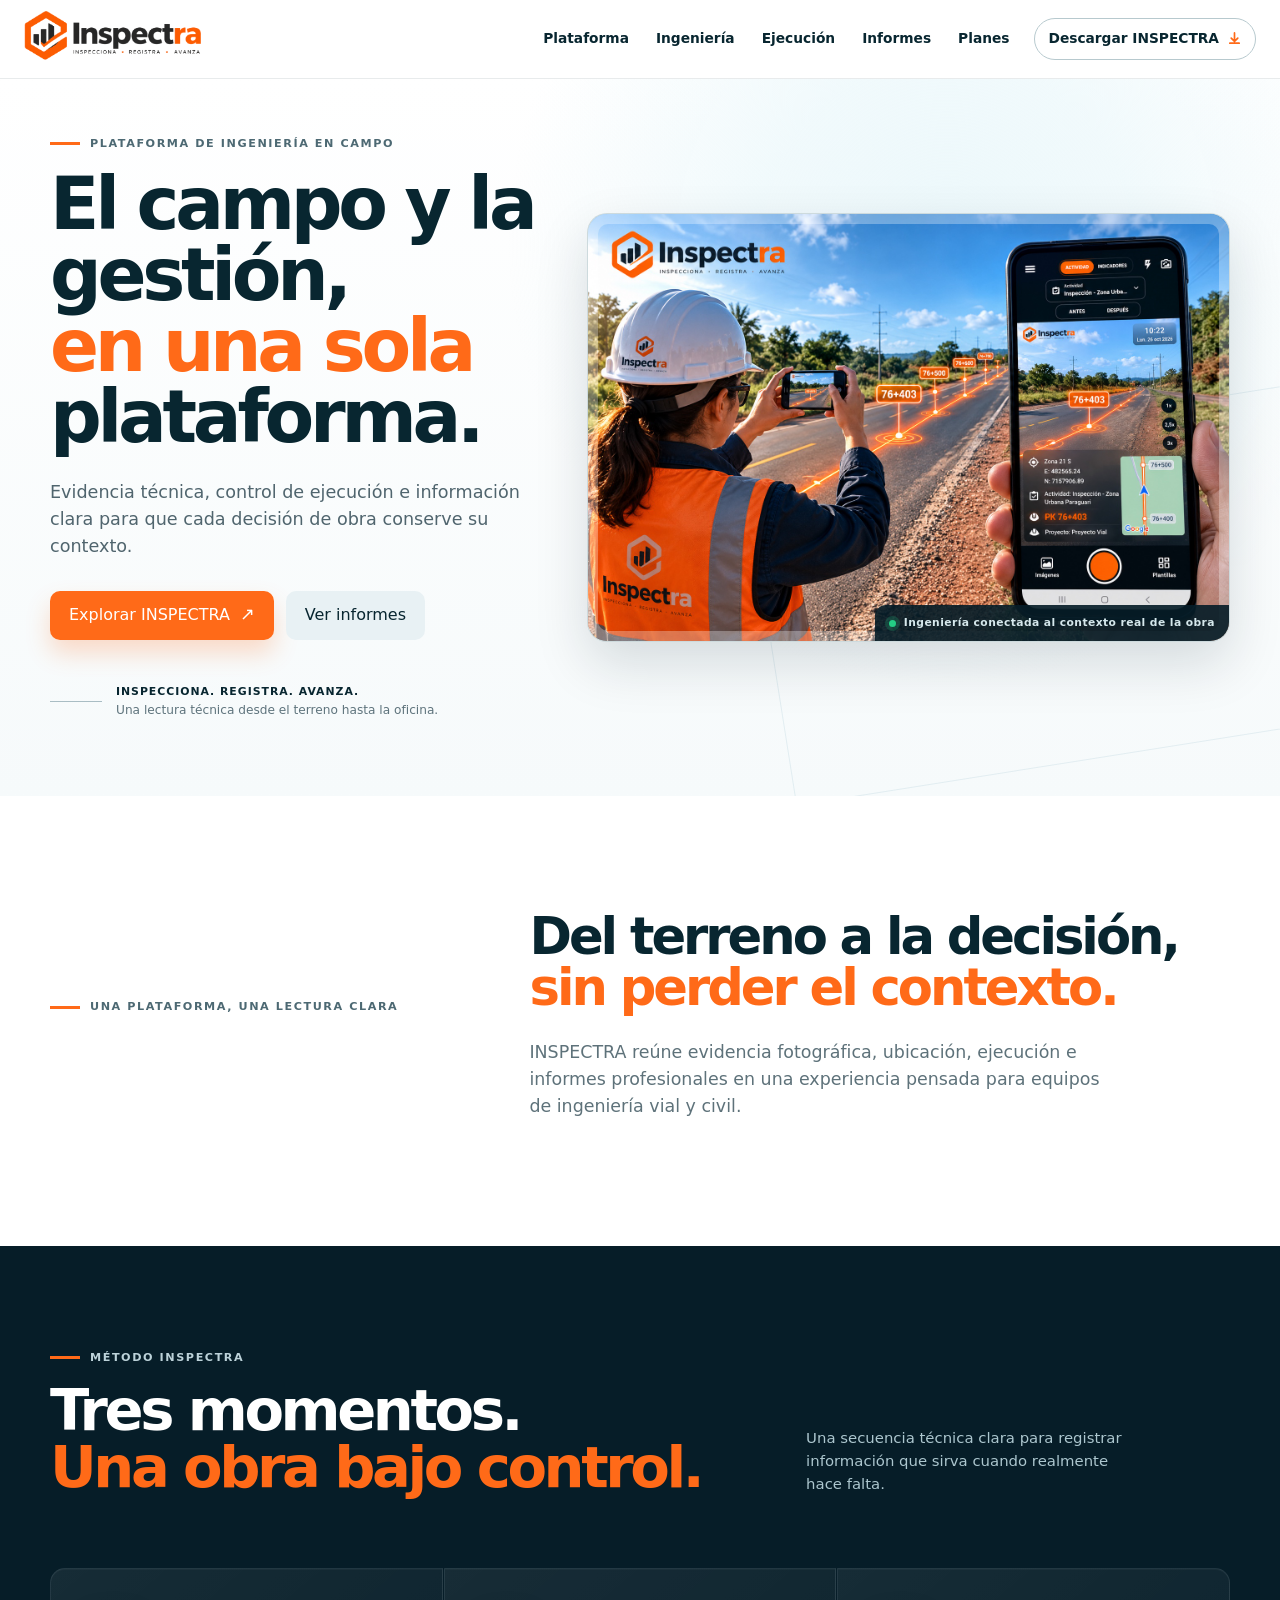
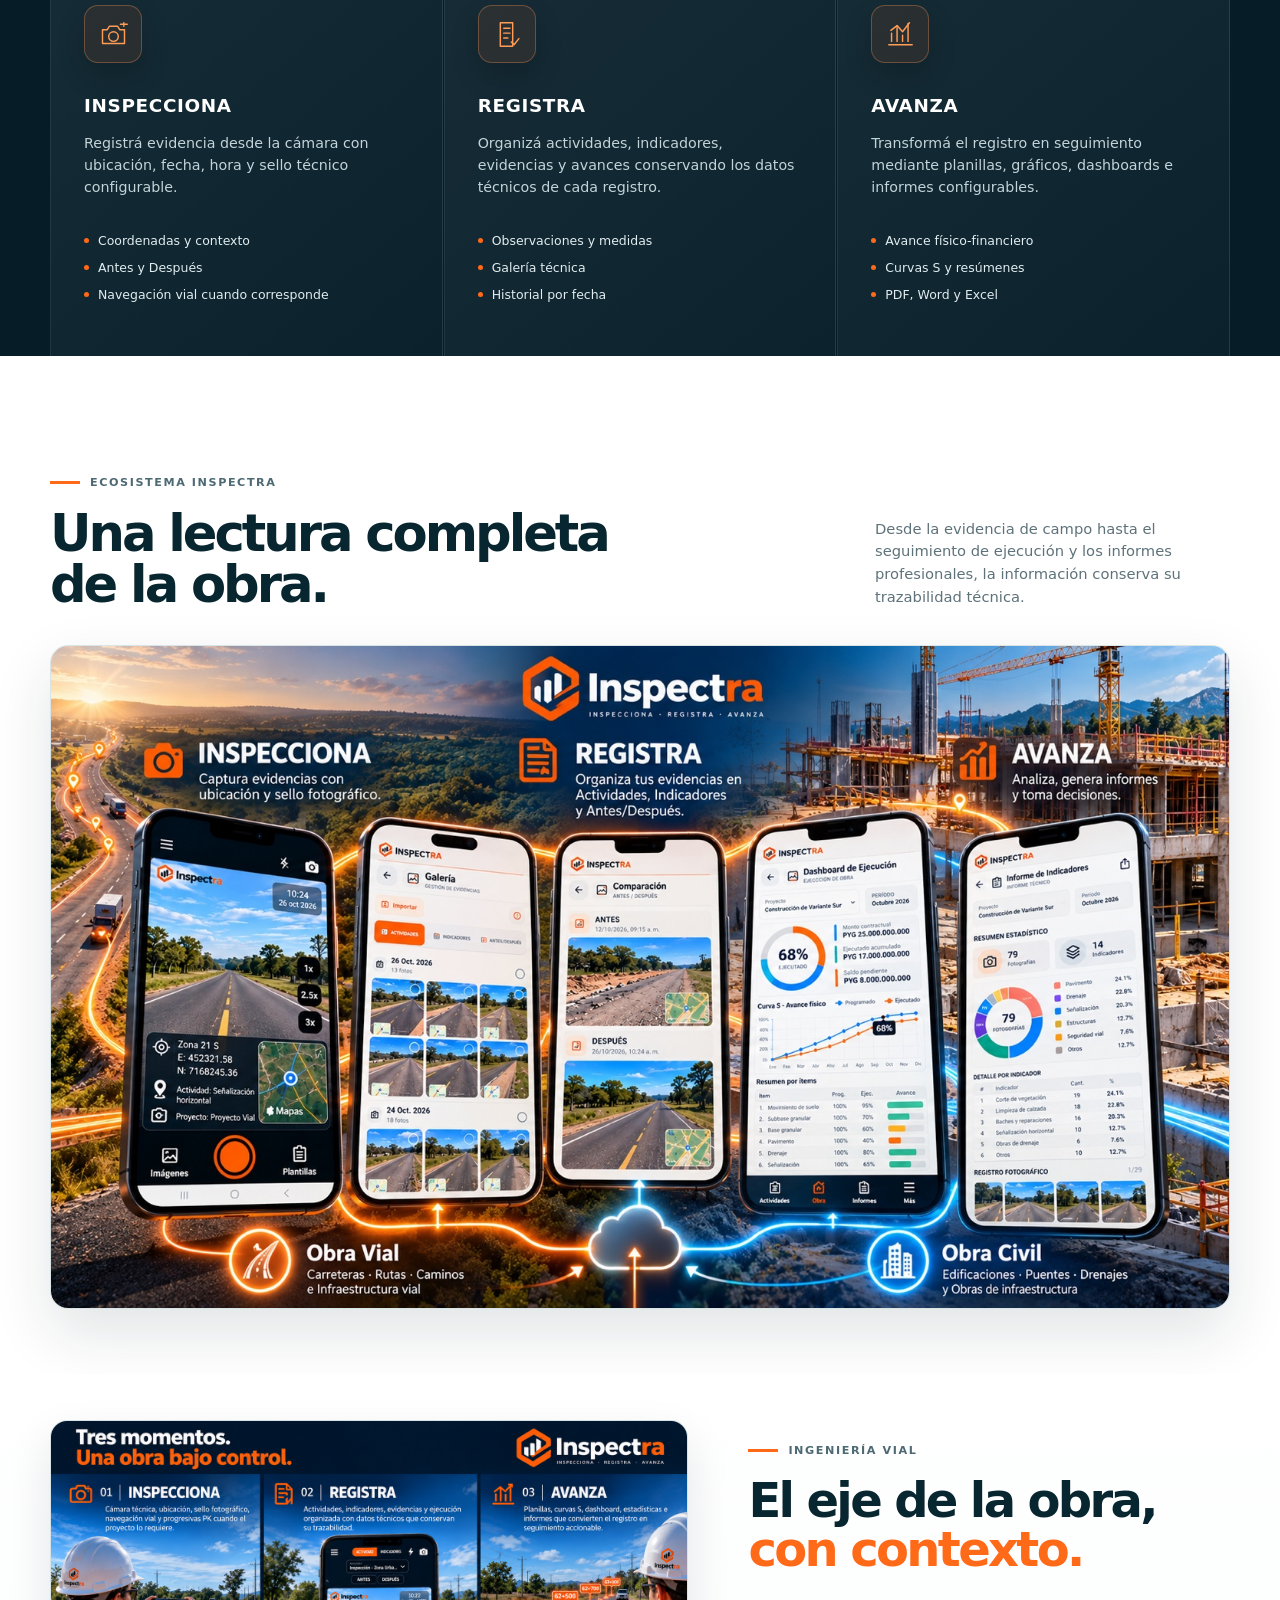
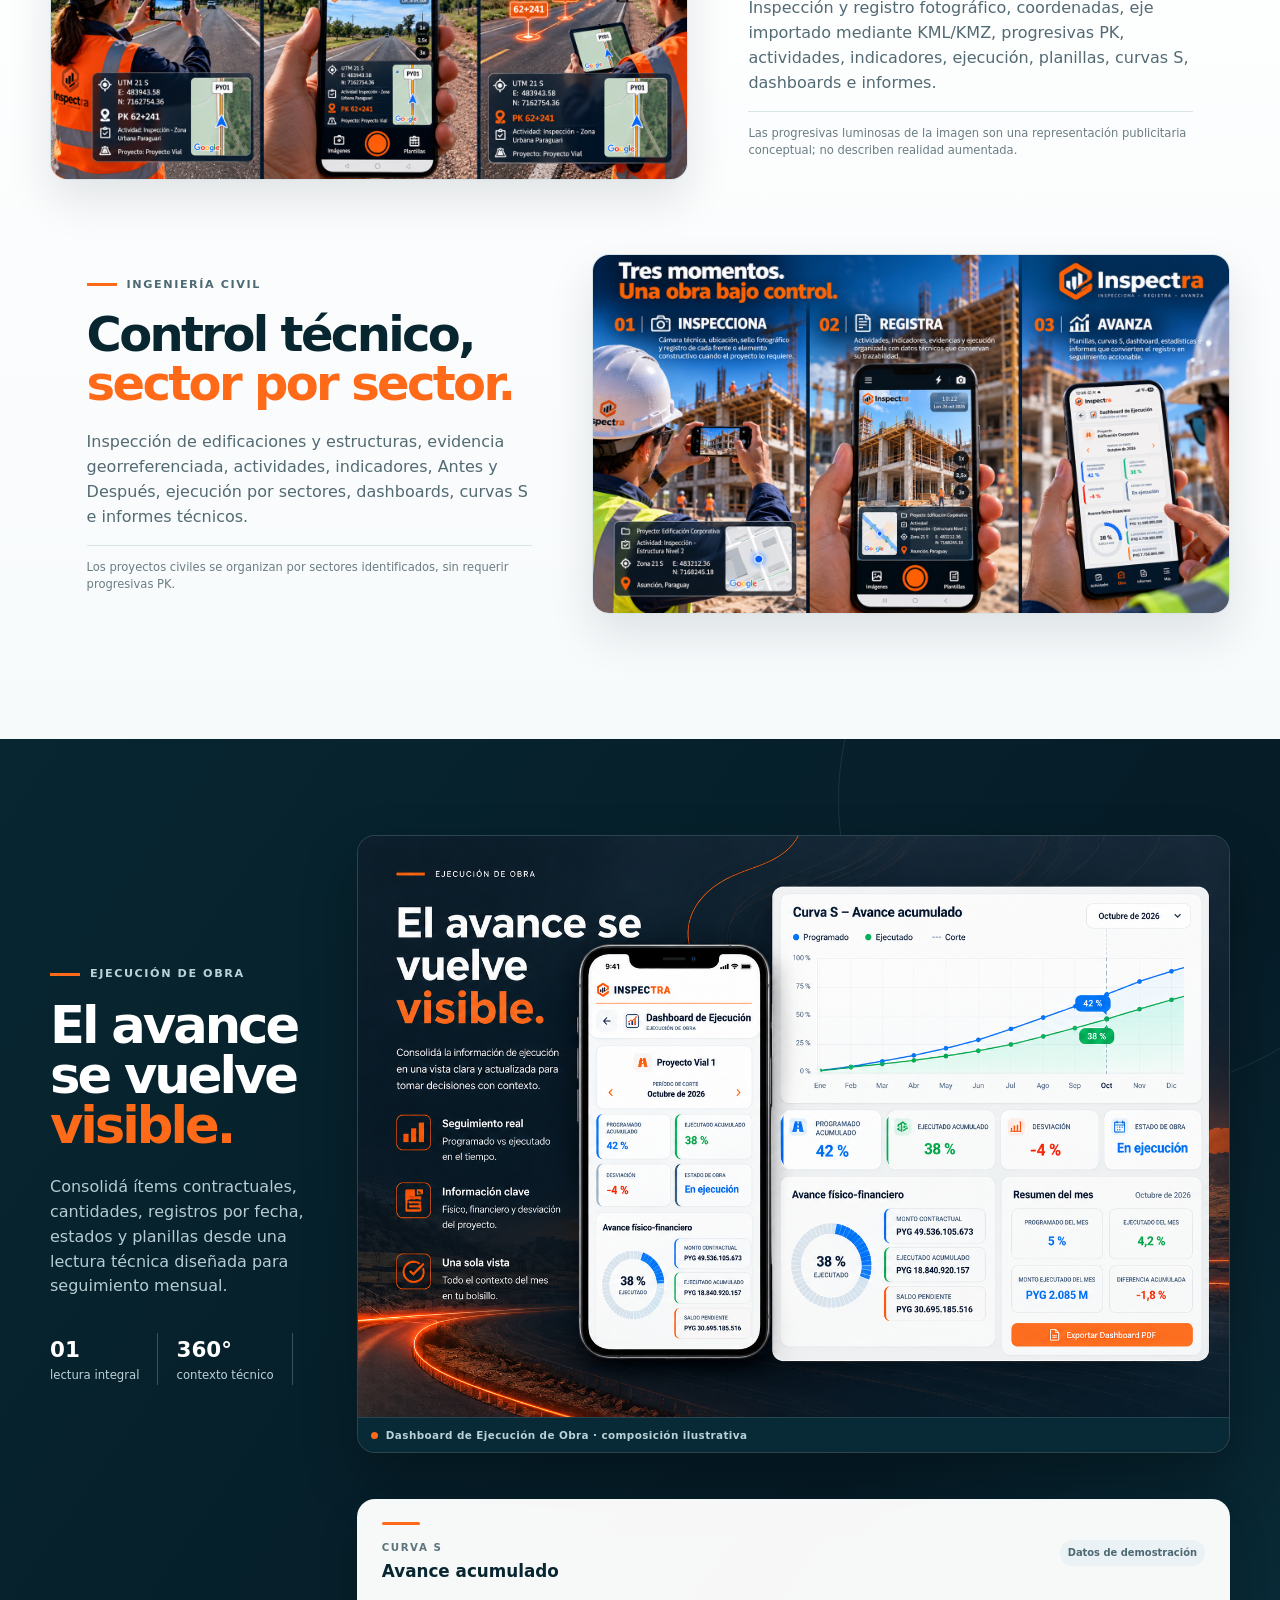
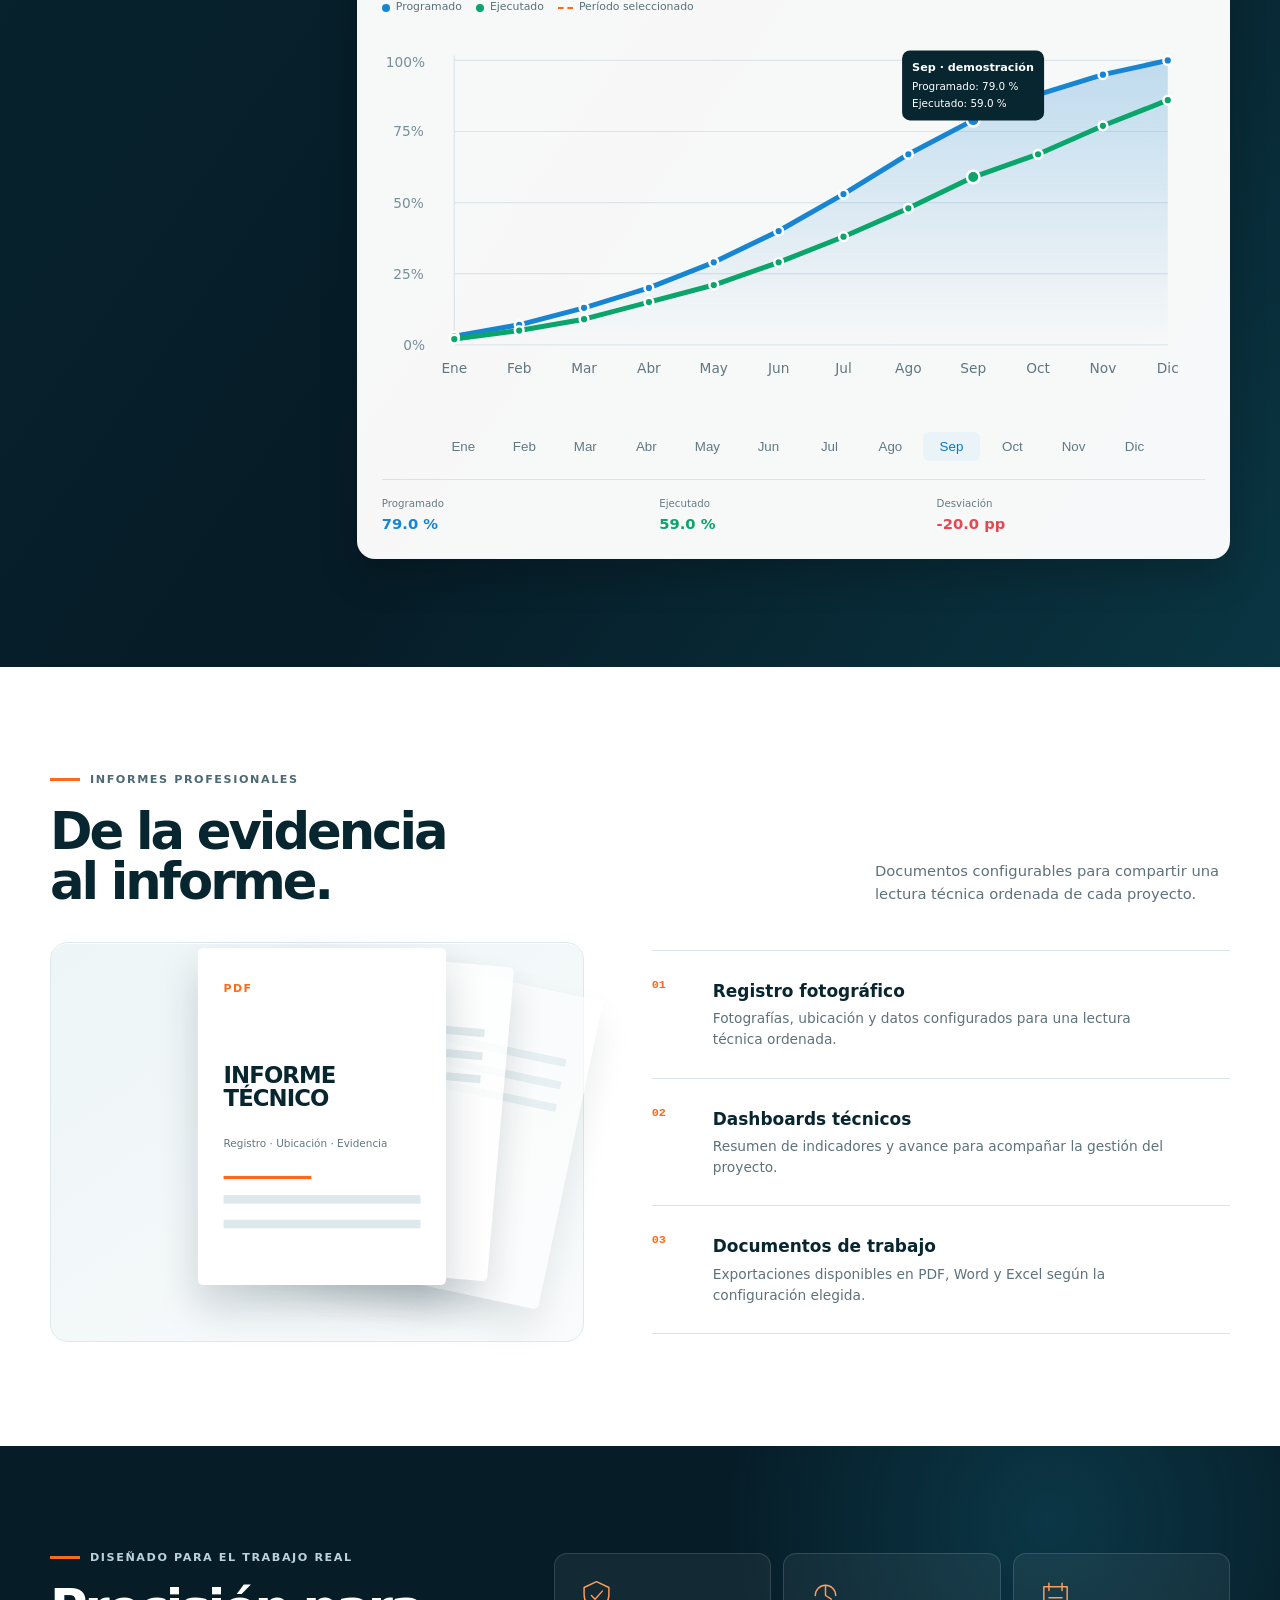
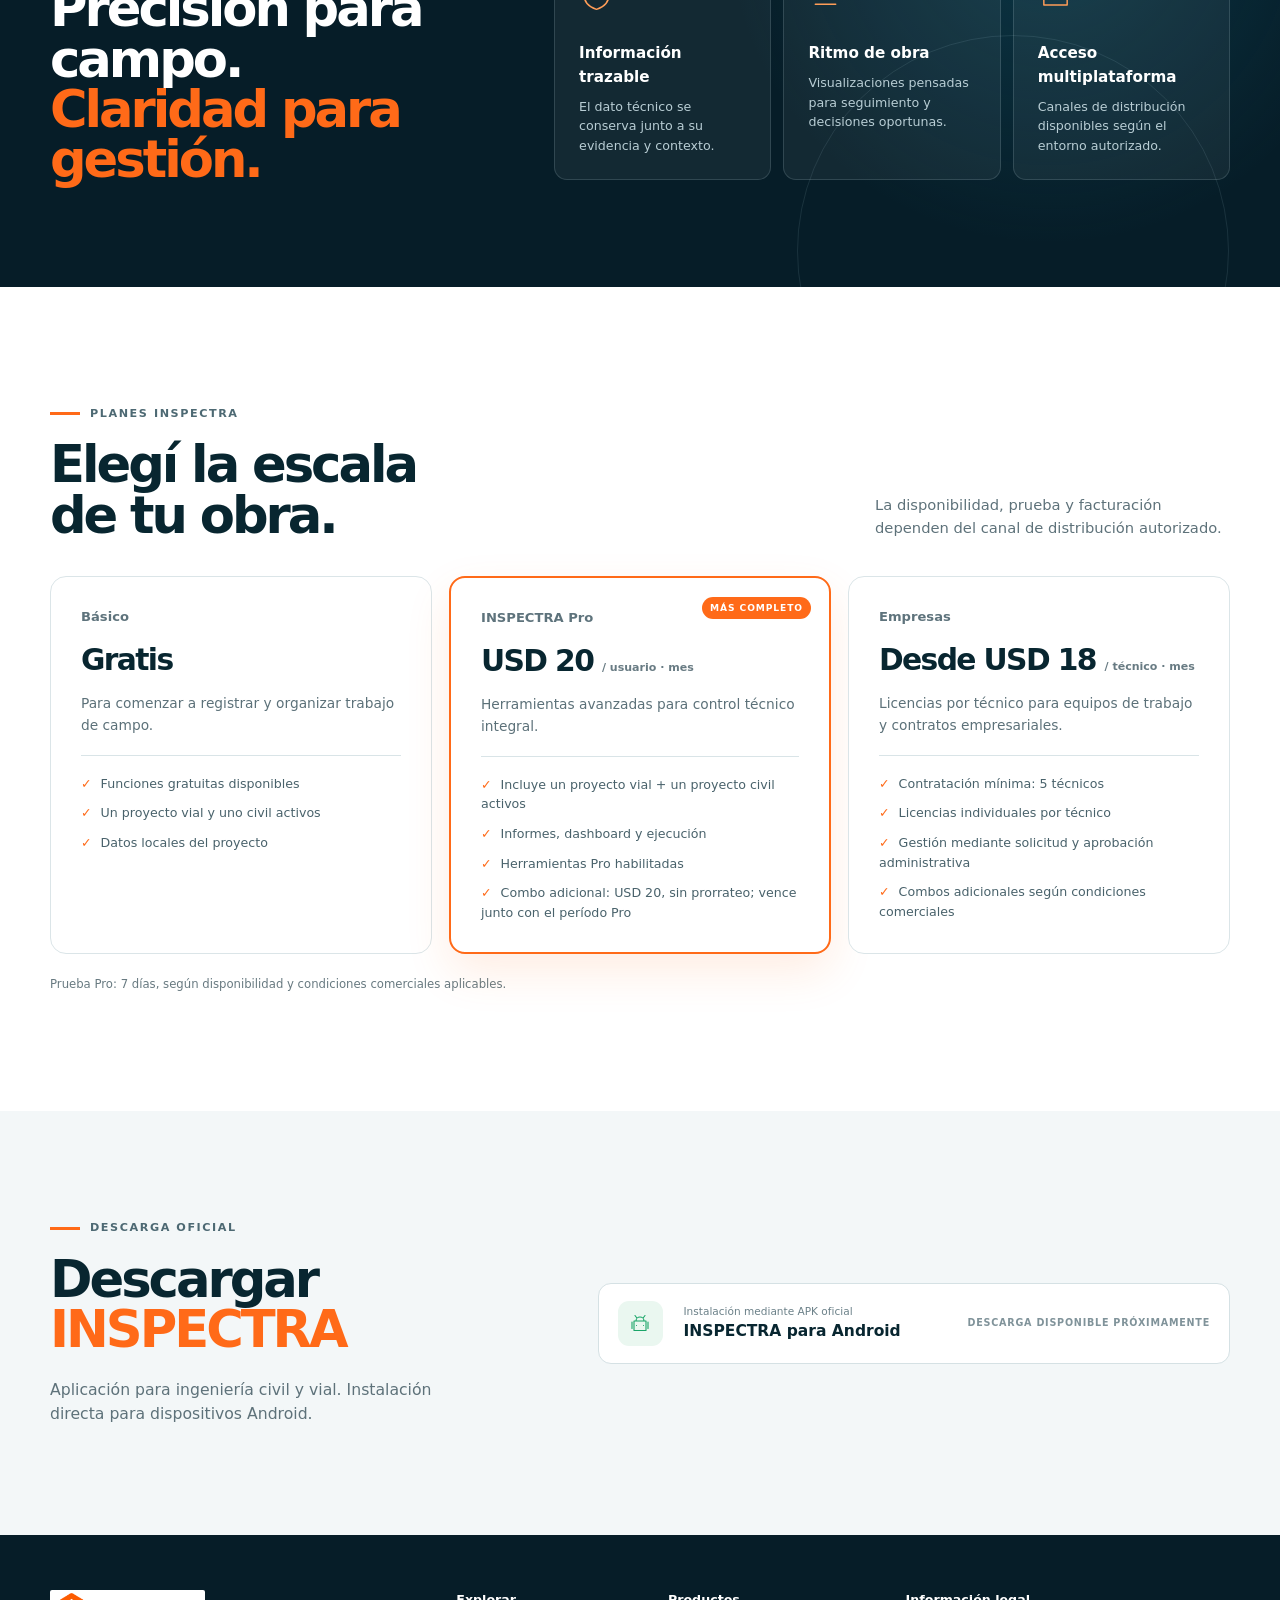
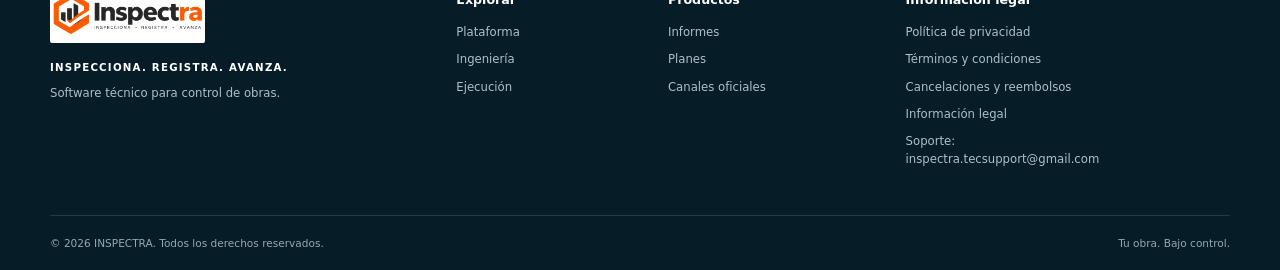
==== commit af2245d9: "Prepare public site for dLocal Go review" ====
--- a/site/index.html
+++ b/site/index.html
@@ -16,7 +16,7 @@
         <a class="brand" href="#inicio" aria-label="INSPECTRA, inicio"><img src="assets/inspectra-logo-horizontal.png" width="2083" height="659" alt="INSPECTRA" /></a>
         <button class="nav-toggle" type="button" aria-expanded="false" aria-controls="site-nav"><span></span><span></span><span></span><span class="sr-only">Abrir menú</span></button>
         <nav id="site-nav" aria-label="Navegación principal"><a href="#plataforma">Plataforma</a><a href="#ingenieria">Ingeniería</a><a href="#ejecucion">Ejecución</a><a href="#informes">Informes</a><a href="#planes">Planes</a></nav>
-        <a class="header-cta" href="#descargas">Conocer canales <svg viewBox="0 0 16 16" aria-hidden="true"><path d="M3 8h9M8.5 3.5 13 8l-4.5 4.5" /></svg></a>
+        <a class="header-cta" href="#descargas" aria-label="Descargar INSPECTRA: ir a la sección de descargas">Descargar INSPECTRA <svg viewBox="0 0 16 16" aria-hidden="true"><path d="M8 2v8M4.5 7.5 8 11l3.5-3.5M3 13h10" /></svg></a>
       </div>
     </header>
     <main id="contenido">
@@ -28,10 +28,10 @@
       <section class="execution-band" id="ejecucion"><div class="shell execution-layout"><div class="execution-copy reveal"><p class="eyebrow eyebrow-light"><span></span> Ejecución de obra</p><h2>El avance se vuelve<br /><em>visible.</em></h2><p>Consolidá ítems contractuales, cantidades, registros por fecha, estados y planillas desde una lectura técnica diseñada para seguimiento mensual.</p><div class="execution-stats"><span><strong>01</strong> lectura integral</span><span><strong>360°</strong> contexto técnico</span></div></div><figure class="execution-dashboard reveal"><img src="assets/inspectra-ejecucion.png" width="1536" height="1024" loading="lazy" alt="Presentación ilustrativa oficial del Dashboard de Ejecución de Obra de INSPECTRA" /><figcaption>Dashboard de Ejecución de Obra · composición ilustrativa</figcaption></figure><div class="s-curve-panel reveal" aria-label="Demostración interactiva de curva S"><div class="curve-toolbar"><div><span class="chart-kicker">CURVA S</span><strong>Avance acumulado</strong></div><span class="demo-badge">Datos de demostración</span></div><div class="curve-legend"><span><i class="legend-program"></i> Programado</span><span><i class="legend-executed"></i> Ejecutado</span><span><i class="legend-cut"></i> Período seleccionado</span></div><div class="curve-wrap"><svg id="s-curve" viewBox="0 0 660 330" role="img" aria-label="Curva S demostrativa: avance programado y ejecutado"><defs><linearGradient id="curve-area" x1="0" x2="0" y1="0" y2="1"><stop stop-color="#1885d2" stop-opacity=".25"/><stop offset="1" stop-color="#1885d2" stop-opacity="0"/></linearGradient></defs><g class="curve-grid"><path d="M58 34H630M58 91H630M58 148H630M58 205H630M58 262H630M58 262V30"/></g><g class="curve-y-labels"><text x="17" y="266">0%</text><text x="9" y="209">25%</text><text x="9" y="152">50%</text><text x="9" y="95">75%</text><text x="3" y="39">100%</text></g><path id="curve-area-path" fill="url(#curve-area)"/><path id="curve-cut-line" class="curve-cut-line"/><path id="curve-planned" class="curve-line planned"/><path id="curve-executed" class="curve-line executed"/><g id="curve-points"></g><g id="curve-labels"></g></svg><div class="curve-tooltip" id="curve-tooltip" aria-live="polite"></div></div><div class="curve-months" id="curve-months" aria-label="Seleccionar mes de la demostración"></div><div class="curve-summary"><div><span>Programado</span><strong id="planned-value">—</strong></div><div><span>Ejecutado</span><strong id="executed-value">—</strong></div><div><span>Desviación</span><strong id="variance-value">—</strong></div></div></div></div></section>
       <section class="reports-section shell" id="informes"><div class="section-heading reveal"><div><p class="eyebrow"><span></span> Informes profesionales</p><h2>De la evidencia<br />al informe.</h2></div><p>Documentos configurables para compartir una lectura técnica ordenada de cada proyecto.</p></div><div class="reports-layout"><div class="document-stage reveal" aria-label="Representación ilustrativa de informes técnicos"><div class="document back"><span>EXCEL</span><i></i><i></i><i></i></div><div class="document middle"><span>WORD</span><i></i><i></i><i></i></div><div class="document front"><span>PDF</span><b>INFORME<br />TÉCNICO</b><small>Registro · Ubicación · Evidencia</small><em></em><i></i><i></i></div></div><div class="report-features reveal"><article><span class="feature-mark">01</span><div><h3>Registro fotográfico</h3><p>Fotografías, ubicación y datos configurados para una lectura técnica ordenada.</p></div></article><article><span class="feature-mark">02</span><div><h3>Dashboards técnicos</h3><p>Resumen de indicadores y avance para acompañar la gestión del proyecto.</p></div></article><article><span class="feature-mark">03</span><div><h3>Documentos de trabajo</h3><p>Exportaciones disponibles en PDF, Word y Excel según la configuración elegida.</p></div></article></div></div></section>
       <section class="value-band"><div class="shell value-grid"><div class="value-intro reveal"><p class="eyebrow eyebrow-light"><span></span> Diseñado para el trabajo real</p><h2>Precisión para campo.<br /><em>Claridad para gestión.</em></h2></div><div class="value-cards reveal"><article><svg viewBox="0 0 48 48" aria-hidden="true"><path d="M24 5 7 13v10c0 10 7 17 17 20 10-3 17-10 17-20V13z"/><path d="m17 24 5 5 10-11"/></svg><h3>Información trazable</h3><p>El dato técnico se conserva junto a su evidencia y contexto.</p></article><article><svg viewBox="0 0 48 48" aria-hidden="true"><path d="M10 24a14 14 0 0 1 28 0"/><path d="M24 10v14l8 5M10 36h28"/></svg><h3>Ritmo de obra</h3><p>Visualizaciones pensadas para seguimiento y decisiones oportunas.</p></article><article><svg viewBox="0 0 48 48" aria-hidden="true"><path d="M8 12h32v25H8zM15 7v10M33 7v10M15 27h18"/></svg><h3>Acceso multiplataforma</h3><p>Canales de distribución disponibles según el entorno autorizado.</p></article></div></div></section>
-<section class="plans shell" id="planes" aria-labelledby="plans-title"><div class="section-heading reveal"><div><p class="eyebrow"><span></span> Planes INSPECTRA</p><h2 id="plans-title">Elegí la escala<br />de tu obra.</h2></div><p>La disponibilidad, prueba y facturación dependen del canal de distribución autorizado.</p></div><div class="plan-grid"><article class="plan-card reveal"><p class="plan-name">Básico</p><h3>Gratis</h3><p>Para comenzar a registrar y organizar trabajo de campo.</p><ul><li>Funciones gratuitas disponibles</li><li>Un proyecto vial y uno civil activos</li><li>Datos locales del proyecto</li></ul><button type="button" class="button button-outline" data-notice="La contratación aún no está habilitada en la web.">Conocer disponibilidad</button></article><article class="plan-card pro reveal"><span class="plan-tag">MÁS COMPLETO</span><p class="plan-name">INSPECTRA Pro</p><h3>USD 20 <small>/ usuario · mes</small></h3><p>Herramientas avanzadas para control técnico integral.</p><ul><li>Un combo: un vial + un civil activos</li><li>Informes, dashboard y ejecución</li><li>Herramientas Pro habilitadas</li><li>Combo adicional: USD 20 / mes</li></ul><button type="button" class="button button-primary" data-notice="Las órdenes de suscripción se habilitan únicamente por canales autorizados.">Consultar Pro <span>↗</span></button></article><article class="plan-card reveal"><p class="plan-name">Empresas</p><h3>Desde USD 18 <small>/ técnico · mes</small></h3><p>Licencias por técnico para equipos de trabajo y contratos empresariales.</p><ul><li>Contratación mínima: 5 técnicos</li><li>Licencias individuales administradas</li><li>Combos adicionales según condiciones comerciales</li></ul><button type="button" class="button button-outline" data-notice="La atención empresarial se habilitará por canales autorizados.">Consultar empresas</button></article></div><p class="plan-footnote">Prueba Pro: 7 días, según disponibilidad y condiciones del canal. Las licencias directas no se transfieren automáticamente a Google Play ni App Store.</p></section>
-      <section class="downloads" id="descargas"><div class="shell downloads-grid"><div class="downloads-copy reveal"><p class="eyebrow"><span></span> Canales oficiales</p><h2>INSPECTRA,<br />cuando esté disponible<br /><em>para tu canal.</em></h2><p>Los enlaces se activarán únicamente cuando correspondan a una versión pública aprobada.</p></div><div class="download-list reveal"><button type="button" class="store-button" data-notice="El enlace oficial de App Store aún no fue proporcionado."><span class="store-logo apple-logo" aria-hidden="true"><svg viewBox="0 0 24 28"><path d="M19.1 14.8c0-3 2.5-4.5 2.6-4.6-1.4-2.1-3.7-2.4-4.5-2.4-1.9-.2-3.7 1.1-4.7 1.1-1 0-2.5-1.1-4.1-1.1C5.1 7.8 2 9.7 2 13.9c0 2.1.8 4.3 1.7 5.8.8 1.5 1.9 3.1 3.3 3.1 1.3-.1 1.8-.9 3.4-.9 1.6 0 2 .9 3.4.9 1.4 0 2.3-1.4 3.1-2.8 1-1.7 1.4-3.4 1.4-3.5-.1 0-2.7-1-2.7-3.7ZM16 5.9c.7-.9 1.2-2.2 1.1-3.4-1.1 0-2.5.8-3.3 1.7-.7.8-1.3 2.1-1.2 3.3 1.2.1 2.5-.6 3.4-1.6Z"/></svg></span><span><small>Disponible para</small><strong>App Store</strong></span><b>Próximamente</b></button><button type="button" class="store-button" data-notice="El enlace oficial de Google Play aún no fue proporcionado."><span class="store-logo play-logo" aria-hidden="true"><svg viewBox="0 0 48 48"><path fill="#00d17c" d="m4 5 23 19L4 43z"/><path fill="#00a7e7" d="m4 5 29 16-6 3z"/><path fill="#ffdc32" d="m4 43 29-16-6-3z"/><path fill="#ff6a18" d="m33 21 8 3-8 3-6-3z"/></svg></span><span><small>Disponible para</small><strong>Google Play</strong></span><b>Próximamente</b></button><button type="button" class="store-button direct" data-notice="La descarga directa se habilitará tras la aprobación comercial."><span class="store-logo android-logo" aria-hidden="true"><svg viewBox="0 0 48 48"><path d="M12 20h24v19H12zM16 20a8 8 0 0 1 16 0M17 13l-3-4M31 13l3-4M17 29h.1M31 29h.1M8 22v13M40 22v13"/></svg></span><span><small>Android</small><strong>APK directa</strong></span><b>Próximamente</b></button></div></div></section>
+<section class="plans shell" id="planes" aria-labelledby="plans-title"><div class="section-heading reveal"><div><p class="eyebrow"><span></span> Planes INSPECTRA</p><h2 id="plans-title">Elegí la escala<br />de tu obra.</h2></div><p>La disponibilidad, prueba y facturación dependen del canal de distribución autorizado.</p></div><div class="plan-grid"><article class="plan-card reveal"><p class="plan-name">Básico</p><h3>Gratis</h3><p>Para comenzar a registrar y organizar trabajo de campo.</p><ul><li>Funciones gratuitas disponibles</li><li>Un proyecto vial y uno civil activos</li><li>Datos locales del proyecto</li></ul></article><article class="plan-card pro reveal"><span class="plan-tag">MÁS COMPLETO</span><p class="plan-name">INSPECTRA Pro</p><h3>USD 20 <small>/ usuario · mes</small></h3><p>Herramientas avanzadas para control técnico integral.</p><ul><li>Incluye un proyecto vial + un proyecto civil activos</li><li>Informes, dashboard y ejecución</li><li>Herramientas Pro habilitadas</li><li>Combo adicional: USD 20, sin prorrateo; vence junto con el período Pro</li></ul></article><article class="plan-card reveal"><p class="plan-name">Empresas</p><h3>Desde USD 18 <small>/ técnico · mes</small></h3><p>Licencias por técnico para equipos de trabajo y contratos empresariales.</p><ul><li>Contratación mínima: 5 técnicos</li><li>Licencias individuales por técnico</li><li>Gestión mediante solicitud y aprobación administrativa</li><li>Combos adicionales según condiciones comerciales</li></ul></article></div><p class="plan-footnote">Prueba Pro: 7 días, según disponibilidad y condiciones comerciales aplicables.</p></section>
+      <section class="downloads" id="descargas" aria-labelledby="downloads-title"><div class="shell downloads-grid"><div class="downloads-copy reveal"><p class="eyebrow"><span></span> Descarga oficial</p><h2 id="downloads-title">Descargar <em>INSPECTRA</em></h2><p>Aplicación para ingeniería civil y vial. Instalación directa para dispositivos Android.</p></div><div class="download-list reveal"><article class="store-button direct download-pending" aria-label="INSPECTRA para Android: descarga disponible próximamente"><span class="store-logo android-logo" aria-hidden="true"><svg viewBox="0 0 48 48"><path d="M12 20h24v19H12zM16 20a8 8 0 0 1 16 0M17 13l-3-4M31 13l3-4M17 29h.1M31 29h.1M8 22v13M40 22v13"/></svg></span><span><small>Instalación mediante APK oficial</small><strong>INSPECTRA para Android</strong></span><b>Descarga disponible próximamente</b></article></div></div></section>
     </main>
-<footer class="site-footer"><div class="shell footer-grid"><div class="footer-brand"><img src="assets/inspectra-logo-horizontal.png" width="2083" height="659" alt="INSPECTRA" /><p>INSPECCIONA. REGISTRA. AVANZA.</p><span>Software técnico para control de obras.</span></div><div><strong>Explorar</strong><a href="#plataforma">Plataforma</a><a href="#ingenieria">Ingeniería</a><a href="#ejecucion">Ejecución</a></div><div><strong>Productos</strong><a href="#informes">Informes</a><a href="#planes">Planes</a><a href="#descargas">Canales oficiales</a></div><div class="footer-legal"><strong>Información legal</strong><a href="privacidad.html">Política de privacidad</a><a href="terminos.html">Términos y condiciones</a><a href="reembolsos.html">Cancelaciones y reembolsos</a><a href="informacion-legal.html">Información legal</a></div></div><div class="shell footer-bottom"><span>© 2026 INSPECTRA. Todos los derechos reservados.</span><span>Tu obra. Bajo control.</span></div></footer>
+<footer class="site-footer"><div class="shell footer-grid"><div class="footer-brand"><img src="assets/inspectra-logo-horizontal.png" width="2083" height="659" alt="INSPECTRA" /><p>INSPECCIONA. REGISTRA. AVANZA.</p><span>Software técnico para control de obras.</span></div><div><strong>Explorar</strong><a href="#plataforma">Plataforma</a><a href="#ingenieria">Ingeniería</a><a href="#ejecucion">Ejecución</a></div><div><strong>Productos</strong><a href="#informes">Informes</a><a href="#planes">Planes</a><a href="#descargas">Canales oficiales</a></div><div class="footer-legal"><strong>Información legal</strong><a href="privacidad.html">Política de privacidad</a><a href="terminos.html">Términos y condiciones</a><a href="reembolsos.html">Cancelaciones y reembolsos</a><a href="informacion-legal.html">Información legal</a><a href="mailto:inspectra.tecsupport@gmail.com">Soporte: inspectra.tecsupport@gmail.com</a></div></div><div class="shell footer-bottom"><span>© 2026 INSPECTRA. Todos los derechos reservados.</span><span>Tu obra. Bajo control.</span></div></footer>
     <div class="toast" role="status" aria-live="polite"></div><script src="app.js"></script>
   </body>
 </html>
--- a/site/refinement.css
+++ b/site/refinement.css
@@ -4,6 +4,6 @@
 .engineering-card{gap:60px}.engineering-copy{max-width:445px}.engineering-card.civil .engineering-copy{margin-left:auto}.engineering-card figure{box-shadow:0 20px 46px rgba(5,31,42,.11)}
 .execution-band{padding-block:96px 108px}.execution-layout{grid-template-columns:minmax(230px,.46fr) minmax(0,1.54fr);align-items:start;gap:46px}.execution-copy{position:sticky;top:106px;padding-top:24px}.execution-dashboard{grid-column:2;margin:0;overflow:hidden;border:1px solid rgba(214,240,245,.18);border-radius:18px;background:#071f2a;box-shadow:0 25px 54px rgba(0,0,0,.28)}.execution-dashboard img{display:block;width:100%;height:auto}.execution-dashboard figcaption{display:flex;align-items:center;gap:8px;padding:9px 13px;border-top:1px solid rgba(214,240,245,.14);background:#082a36;color:#b9d1d8;font-size:.65rem;font-weight:700;letter-spacing:.04em}.execution-dashboard figcaption:before{width:7px;height:7px;border-radius:50%;background:var(--orange);content:""}.s-curve-panel{grid-column:2;max-width:920px;padding:22px 24px;box-shadow:0 18px 38px rgba(0,0,0,.18)}.s-curve-panel::before{display:block;width:38px;height:3px;margin-bottom:15px;border-radius:5px;background:var(--orange);content:""}
 .reports-section{padding-block:104px}.reports-layout{grid-template-columns:.96fr 1.04fr;gap:68px}.document-stage{height:400px;border-radius:18px;background:linear-gradient(145deg,#edf5f7,#f9fbfc);border:1px solid #dfe9eb;box-shadow:inset 0 1px 0 #fff}.document{box-shadow:0 20px 38px rgba(5,31,42,.18)}.document.front{right:145px;transform:translateY(16px) scale(1.07)}.document.middle{right:82px}.document.back{right:10px}.report-features article{padding-block:27px}.report-features h3{font-size:1.06rem}
-.plan-card{min-height:390px}.plan-card>p:not(.plan-name){min-height:48px}.plan-card ul{margin-bottom:19px}.footer-legal{max-width:245px}.legal-pending{margin-top:4px;color:#7f9da7!important}
+.plan-card{min-height:0}.plan-card>p:not(.plan-name){min-height:0}.plan-card ul{margin-bottom:0}.downloads{scroll-margin-top:94px}.download-pending{cursor:default}.download-pending:hover{border-color:#d5e1e4;transform:none}.footer-legal{max-width:245px}.legal-pending{margin-top:4px;color:#7f9da7!important}
 @media(max-width:960px){.hero-grid{padding-block:43px 65px}.execution-layout{grid-template-columns:1fr;gap:30px}.execution-copy{position:static;max-width:660px;padding-top:0}.execution-dashboard,.s-curve-panel{grid-column:auto}.execution-dashboard{max-width:900px}.engineering-card{gap:30px}.engineering-card.civil .engineering-copy{margin-left:0}.reports-layout{grid-template-columns:1fr;gap:24px}.document-stage{max-width:610px}.document.front{right:195px}}
 @media(max-width:600px){.hero-grid{padding-block:32px 55px}.hero-proof{margin-top:32px}.workflow-card:first-child,.workflow-card:last-child{border-radius:0}.execution-band{padding-block:70px}.execution-dashboard{border-radius:13px}.execution-dashboard figcaption{font-size:.58rem}.s-curve-panel{padding:16px 9px}.s-curve-panel::before{margin:0 7px 12px}.reports-section{padding-block:78px}.document-stage{height:295px}.document.front{right:166px}.plan-card{min-height:0}.footer-legal{max-width:100%}}
